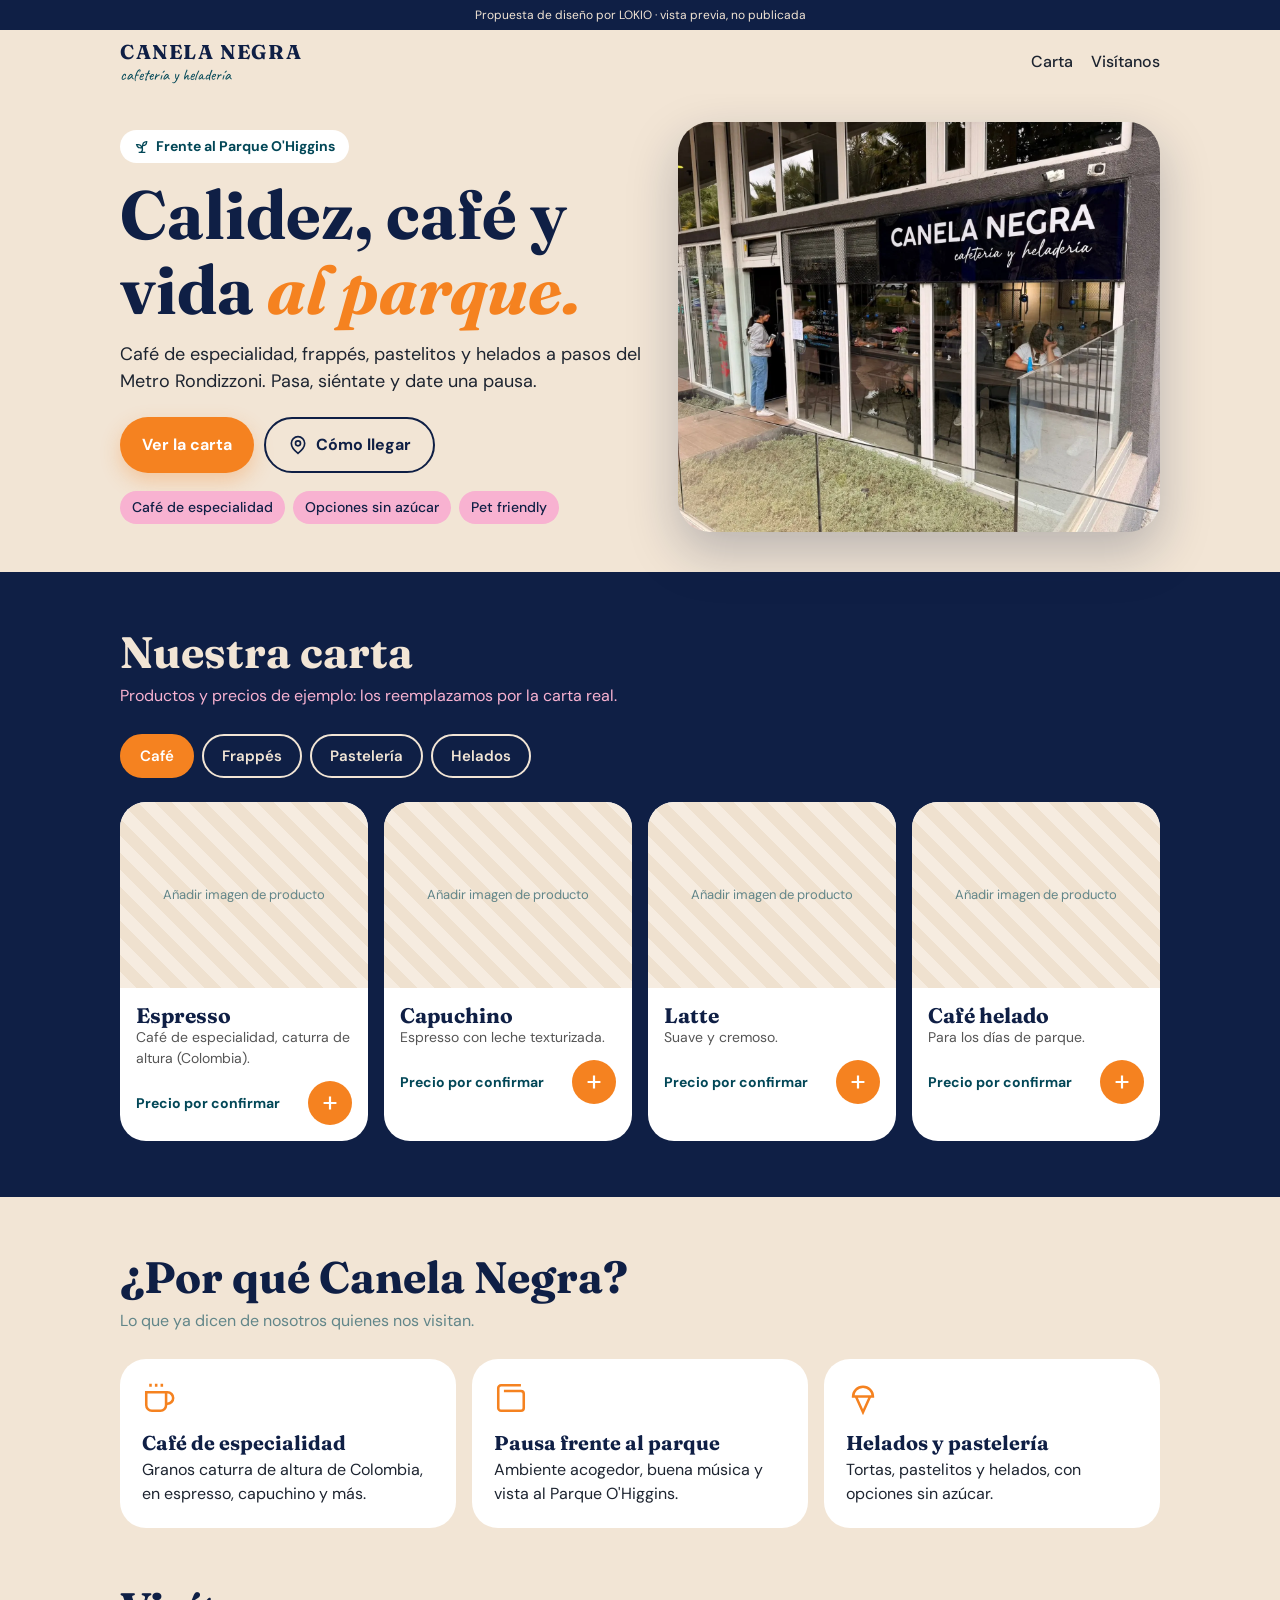
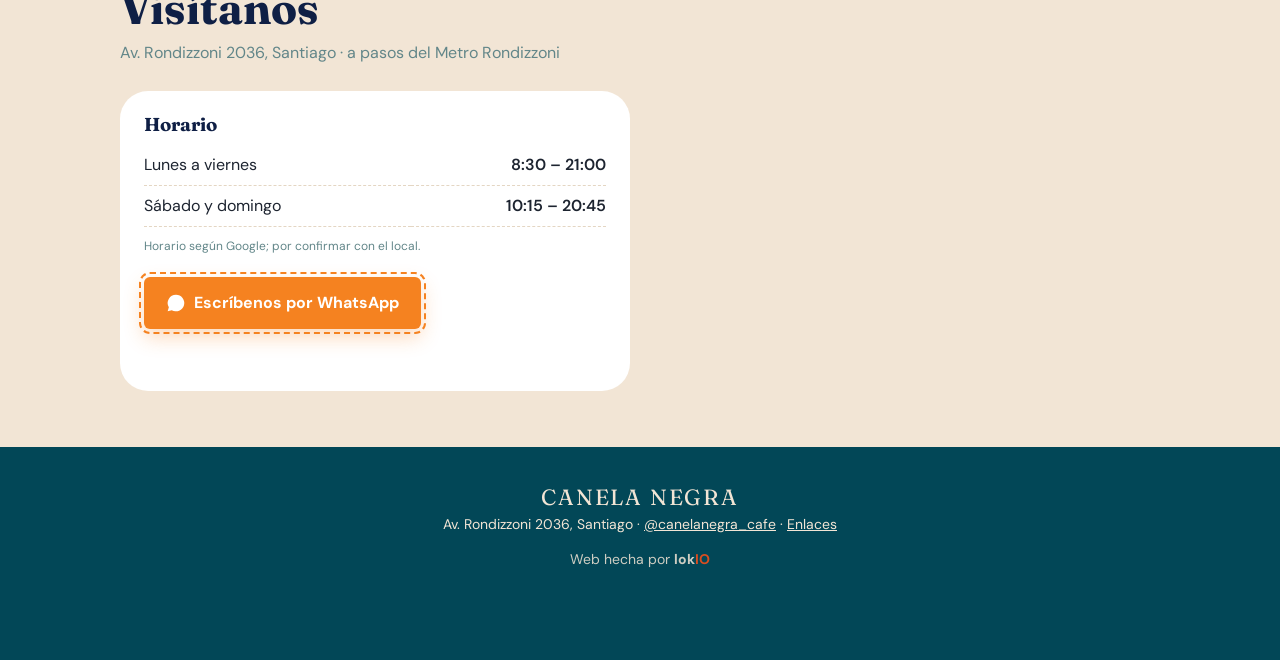
==== index.html @ b77ed598 "Demo propuesta Canela Negra" ====
<!doctype html><html lang="es"><head><meta charset="utf-8"><meta name="viewport" content="width=device-width,initial-scale=1">
<title>Canela Negra · Cafetería y heladería frente al Parque O'Higgins</title>
<meta name="description" content="Café de especialidad, frappés, pastelería y helados frente al Parque O'Higgins. Av. Rondizzoni 2036, Santiago, a pasos del Metro Rondizzoni.">
<meta name="robots" content="noindex,nofollow"><meta name="theme-color" content="#0f1f45">
<meta property="og:title" content="Canela Negra · Cafetería y heladería"><meta property="og:image" content="og.jpg"><meta property="og:type" content="website">
<link rel="icon" href="favicon.svg"><link rel="preconnect" href="https://fonts.googleapis.com">
<link href="https://fonts.googleapis.com/css2?family=Caveat&family=DM+Sans:wght@400;500;700&family=Fraunces:ital,wght@0,600;0,700;1,600&display=swap" rel="stylesheet">
<link rel="stylesheet" href="styles.css"></head><body>
<div class="demo">Propuesta de diseño por LOKIO · vista previa, no publicada</div>
<header><div class="wrap"><a class="logo" href="#" data-edit-text>CANELA NEGRA<small>cafetería y heladería</small></a>
<nav><a href="#carta">Carta</a><a class="hide" href="#visita">Visítanos</a></nav></div></header>
<main>
<section class="hero"><div class="wrap"><div>
<span class="tag"><svg width="16" height="16" viewBox="0 0 24 24" fill="none" stroke="currentColor" stroke-width="2"><path d="M7 20h10M10 20c5.5-2.5.8-6.4 3-10M9.5 9.4c1.1.8 1.8 2.2 2.3 3.7-2 .4-3.5.4-4.8-.3-1.2-.6-2.3-1.9-3-4.2 2.8-.5 4.4 0 5.5.8zM14.1 6a7 7 0 0 0-1.1 4c1.9-.1 3.3-.6 4.3-1.4 1-1 1.6-2.3 1.7-4.6-2.7.1-4 1-4.9 2z"/></svg>Frente al Parque O'Higgins</span>
<h1 data-edit-text>Calidez, café y vida <em>al parque.</em></h1>
<p data-edit-text>Café de especialidad, frappés, pastelitos y helados a pasos del Metro Rondizzoni. Pasa, siéntate y date una pausa.</p>
<div class="ctas"><a class="btn b-or" href="#carta">Ver la carta</a>
<a class="btn b-ln" href="https://maps.app.goo.gl/GKSdHVMbgNdbg4pSA" target="_blank" rel="noopener"><svg viewBox="0 0 24 24" fill="none" stroke="currentColor" stroke-width="2"><path d="M20 10c0 6-8 12-8 12S4 16 4 10a8 8 0 0 1 16 0z"/><circle cx="12" cy="10" r="3"/></svg>Cómo llegar</a></div>
<div class="chips"><span>Café de especialidad</span><span>Opciones sin azúcar</span><span>Pet friendly</span></div></div>
<div class="photo" data-edit-bg style="background-image:url(local.webp)" role="img" aria-label="Fachada de Canela Negra, cafetería y heladería"></div></div></section>

<section class="dark" id="carta"><div class="wrap"><h2>Nuestra carta</h2><p class="sub" style="color:var(--pink)">Productos y precios de ejemplo: los reemplazamos por la carta real.</p>
<div class="tabs" id="tabs"></div><div class="grid" id="grid"></div></div></section>

<section><div class="wrap"><h2>¿Por qué Canela Negra?</h2><p class="sub">Lo que ya dicen de nosotros quienes nos visitan.</p><div class="feat">
<div><svg viewBox="0 0 24 24" fill="none" stroke="currentColor" stroke-width="1.8"><path d="M17 8h1a4 4 0 1 1 0 8h-1M3 8h14v9a4 4 0 0 1-4 4H7a4 4 0 0 1-4-4z"/><path d="M6 2v2M10 2v2M14 2v2"/></svg><h3>Café de especialidad</h3><p>Granos caturra de altura de Colombia, en espresso, capuchino y más.</p></div>
<div><svg viewBox="0 0 24 24" fill="none" stroke="currentColor" stroke-width="1.8"><path d="M17 14h.01M7 7h12a2 2 0 0 1 2 2v10a2 2 0 0 1-2 2H5a2 2 0 0 1-2-2V5a2 2 0 0 1 2-2h14"/></svg><h3>Pausa frente al parque</h3><p>Ambiente acogedor, buena música y vista al Parque O'Higgins.</p></div>
<div><svg viewBox="0 0 24 24" fill="none" stroke="currentColor" stroke-width="1.8"><path d="M7 11l5 11 5-11M5 11a7 7 0 0 1 14 0z"/></svg><h3>Helados y pastelería</h3><p>Tortas, pastelitos y helados, con opciones sin azúcar.</p></div>
</div></div></section>

<section id="visita" style="padding-top:0"><div class="wrap"><h2>Visítanos</h2><p class="sub">Av. Rondizzoni 2036, Santiago · a pasos del Metro Rondizzoni</p><div class="visit">
<div class="box"><h3 style="margin-bottom:10px">Horario</h3><table>
<tr><td>Lunes a viernes</td><td>8:30 – 21:00</td></tr><tr><td>Sábado y domingo</td><td>10:15 – 20:45</td></tr></table>
<p style="font-size:12px;color:var(--sage);margin-top:10px">Horario según Google; por confirmar con el local.</p>
<div class="ctas"><a class="btn b-or pend" href="#" onclick="alert('WhatsApp por confirmar');return false"><svg viewBox="0 0 24 24" fill="currentColor"><path d="M17.5 14.4c-.3-.1-1.8-.9-2-1-.3-.1-.5-.1-.7.1-.2.3-.8 1-.9 1.2-.2.2-.3.2-.6.1-.3-.1-1.3-.5-2.4-1.5-.9-.8-1.5-1.8-1.7-2.1-.2-.3 0-.5.1-.6l.4-.5c.2-.2.2-.3.3-.5.1-.2 0-.4 0-.5l-.9-2.2c-.2-.6-.5-.5-.7-.5h-.6c-.2 0-.5.1-.8.4-.3.3-1 1-1 2.5s1.1 2.9 1.2 3.1c.1.2 2.1 3.2 5.1 4.5 2.5 1 3 .8 3.6.7.6-.1 1.8-.7 2-1.5.2-.7.2-1.4.2-1.5-.1-.1-.3-.2-.6-.3zM12 2a10 10 0 0 0-8.6 15.1L2 22l5-1.3A10 10 0 1 0 12 2z"/></svg>Escríbenos por WhatsApp</a></div></div>
<iframe loading="lazy" title="Mapa Canela Negra" src="https://www.google.com/maps?q=-33.470642,-70.661803&z=16&output=embed"></iframe></div></div></section>
</main>
<footer><div class="wrap"><p style="font-family:Fraunces,serif;font-size:22px;letter-spacing:.08em">CANELA NEGRA</p><p>Av. Rondizzoni 2036, Santiago · <a href="https://www.instagram.com/canelanegra_cafe" target="_blank" rel="noopener">@canelanegra_cafe</a> · <a href="enlaces/">Enlaces</a></p>
<p style="margin-top:14px"><a class="lk" href="https://lokio.cl" target="_blank" rel="noopener">Web hecha por <b>lok</b><i>IO</i></a></p></div></footer>
<a class="btn b-or fab" href="#carta">Ver la carta</a>
<script src="app.js"></script></body></html>
---- styles.css ----
:root{--navy:#0f1f45;--teal:#024757;--cream:#f2e5d5;--orange:#f58220;--pink:#f8b2d1;--sage:#628689;--ink:#1d2430}
*{box-sizing:border-box;margin:0}body{font-family:"DM Sans",system-ui,sans-serif;background:var(--cream);color:var(--ink);line-height:1.5}
h1,h2,h3{font-family:"Fraunces",Georgia,serif;color:var(--navy);line-height:1.1}
a{color:inherit}.wrap{max-width:1080px;margin:auto;padding:0 20px}
.demo{background:var(--navy);color:var(--cream);font-size:12px;text-align:center;padding:6px}
header{position:sticky;top:0;z-index:5;background:rgba(242,229,213,.92);backdrop-filter:blur(8px)}
header .wrap{display:flex;align-items:center;justify-content:space-between;height:64px}
.logo{font-family:"Fraunces",serif;font-weight:700;letter-spacing:.08em;color:var(--navy);text-decoration:none;font-size:20px}
.logo small{display:block;font-family:"Caveat",cursive;letter-spacing:0;font-weight:400;font-size:16px;color:var(--teal);margin-top:-4px}
nav a{text-decoration:none;margin-left:18px;font-weight:500}@media(max-width:700px){nav .hide{display:none}}
.btn{display:inline-flex;align-items:center;gap:8px;padding:14px 22px;border-radius:999px;font-weight:700;text-decoration:none;border:0}
.btn svg{width:20px;height:20px}.b-or{background:var(--orange);color:#fff;box-shadow:0 8px 20px rgba(245,130,32,.3)}.b-ln{border:2px solid var(--navy);color:var(--navy)}
.hero{padding:28px 0 40px}.hero .wrap{display:grid;gap:28px;grid-template-columns:1.1fr 1fr;align-items:center}
@media(max-width:800px){.hero .wrap{grid-template-columns:1fr}}
.tag{display:inline-flex;gap:6px;align-items:center;background:#fff;border-radius:999px;padding:6px 14px;font-size:14px;color:var(--teal);font-weight:700}
.hero h1{font-size:clamp(40px,9vw,68px);margin:14px 0}.hero h1 em{color:var(--orange);font-style:italic}
.hero p{font-size:18px;max-width:30em}.ctas{display:flex;flex-wrap:wrap;gap:10px;margin-top:22px}
.photo{border-radius:32px;overflow:hidden;box-shadow:0 20px 50px rgba(15,31,69,.25);aspect-ratio:4/3.4;background:var(--navy) center/cover}
.chips{display:flex;gap:8px;flex-wrap:wrap;margin-top:18px}.chips span{background:var(--pink);color:var(--navy);padding:6px 12px;border-radius:999px;font-size:14px;font-weight:500}
section{padding:56px 0}h2{font-size:clamp(32px,6vw,44px);margin-bottom:8px}.sub{color:var(--sage);margin-bottom:26px}
.dark{background:var(--navy);color:var(--cream)}.dark h2,.dark h3{color:var(--cream)}
.tabs{display:flex;gap:8px;overflow:auto;padding-bottom:6px;margin-bottom:18px}
.tabs button{border:2px solid var(--cream);background:transparent;color:var(--cream);padding:10px 18px;border-radius:999px;font:600 15px "DM Sans";white-space:nowrap}
.tabs button.on{background:var(--orange);border-color:var(--orange);color:#fff}
.grid{display:grid;grid-template-columns:repeat(auto-fill,minmax(230px,1fr));gap:16px}
.card{background:#fff;color:var(--ink);border-radius:26px;overflow:hidden}.card .img{aspect-ratio:4/3;background:repeating-linear-gradient(45deg,#f6ece0,#f6ece0 12px,#efe1cf 12px,#efe1cf 24px);display:grid;place-items:center;color:var(--sage);font-size:13px}
.card .in{padding:16px}.card h3{color:var(--navy);font-size:21px}.card p{font-size:14px;color:#555}
.row{display:flex;justify-content:space-between;align-items:center;margin-top:12px}.price{font-weight:700;color:var(--teal);font-size:14px}
.add{width:44px;height:44px;border-radius:50%;background:var(--orange);border:0;color:#fff;display:grid;place-items:center}.add svg{width:22px}
.feat{display:grid;grid-template-columns:repeat(auto-fit,minmax(210px,1fr));gap:16px}.feat div{background:#fff;border-radius:26px;padding:22px}
.feat svg{width:34px;height:34px;color:var(--orange)}.feat h3{font-size:20px;margin:10px 0 4px}
.visit{display:grid;grid-template-columns:1fr 1fr;gap:20px}@media(max-width:800px){.visit{grid-template-columns:1fr}}
.box{background:#fff;border-radius:28px;padding:24px}table{width:100%;border-collapse:collapse}td{padding:8px 0;border-bottom:1px dashed #e4d6c3}td:last-child{text-align:right;font-weight:600}
iframe{width:100%;height:100%;min-height:300px;border:0;border-radius:28px}
footer{background:var(--teal);color:var(--cream);padding:34px 0 90px;text-align:center;font-size:14px}footer .lk{opacity:.85;text-decoration:none}footer .lk b{color:var(--cream)}footer .lk i{color:#ff4f17;font-style:normal;font-weight:700}
.fab{position:fixed;left:16px;right:16px;bottom:14px;z-index:9;justify-content:center;display:none}@media(max-width:700px){.fab{display:flex}}
.pend{outline:2px dashed var(--orange);outline-offset:3px;border-radius:6px}
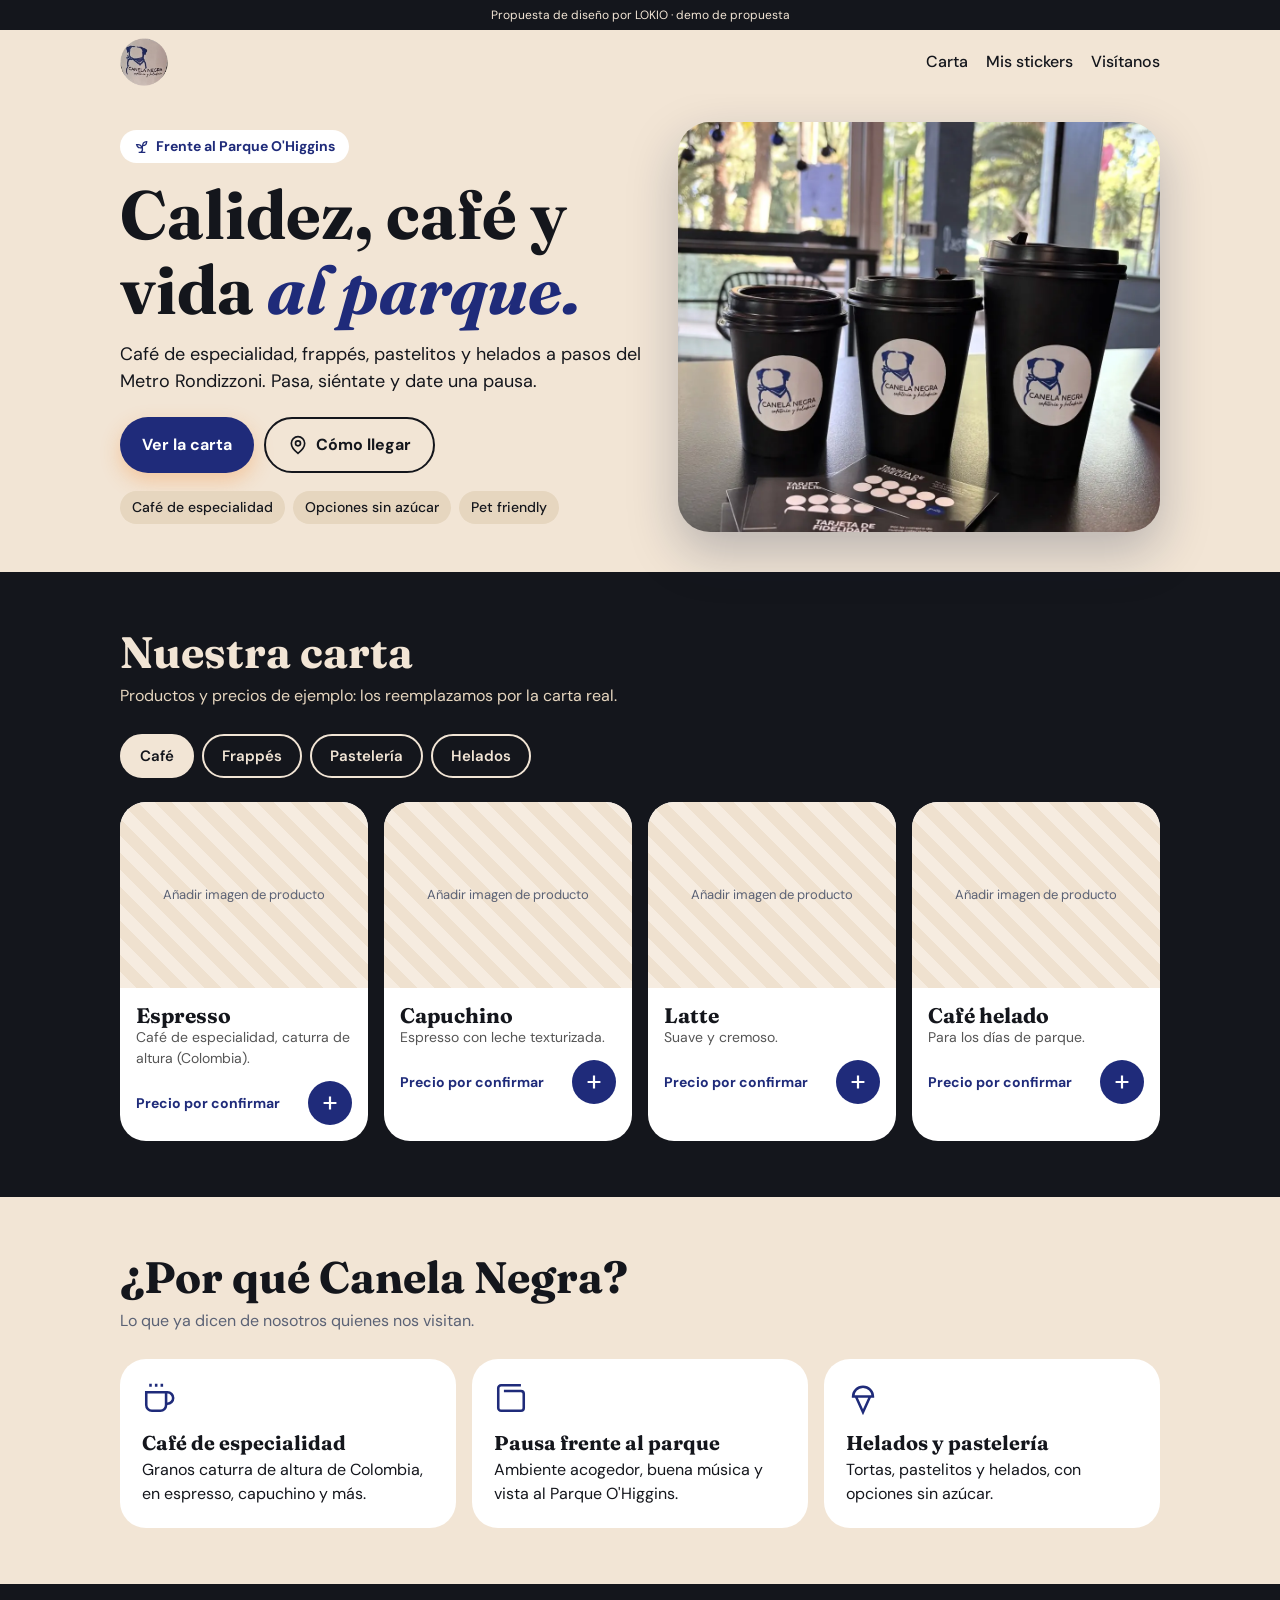
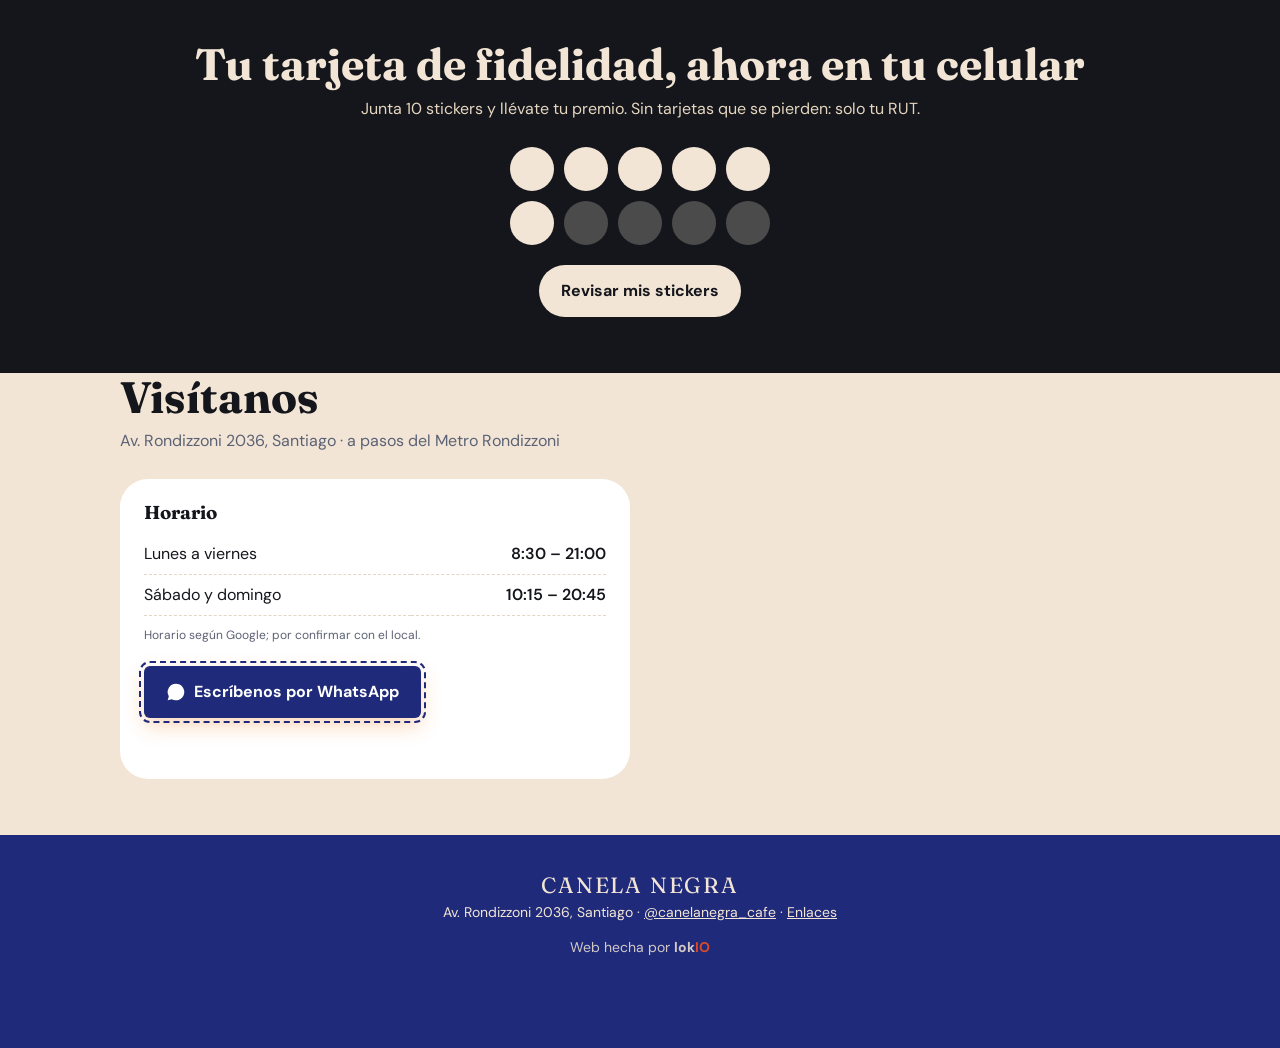
==== commit 5cf6a00b: "Demo + fidelización digital" ====
--- a/index.html
+++ b/index.html
@@ -6,9 +6,9 @@
 <link rel="icon" href="favicon.svg"><link rel="preconnect" href="https://fonts.googleapis.com">
 <link href="https://fonts.googleapis.com/css2?family=Caveat&family=DM+Sans:wght@400;500;700&family=Fraunces:ital,wght@0,600;0,700;1,600&display=swap" rel="stylesheet">
 <link rel="stylesheet" href="styles.css"></head><body>
-<div class="demo">Propuesta de diseño por LOKIO · vista previa, no publicada</div>
-<header><div class="wrap"><a class="logo" href="#" data-edit-text>CANELA NEGRA<small>cafetería y heladería</small></a>
-<nav><a href="#carta">Carta</a><a class="hide" href="#visita">Visítanos</a></nav></div></header>
+<div class="demo">Propuesta de diseño por LOKIO · demo de propuesta</div>
+<header><div class="wrap"><a class="logo" href="#"><img src="logo.png" alt="Canela Negra cafetería y heladería" width="48" height="48" style="vertical-align:middle"></a>
+<nav><a href="#carta">Carta</a><a href="stickers/">Mis stickers</a><a class="hide" href="#visita">Visítanos</a></nav></div></header>
 <main>
 <section class="hero"><div class="wrap"><div>
 <span class="tag"><svg width="16" height="16" viewBox="0 0 24 24" fill="none" stroke="currentColor" stroke-width="2"><path d="M7 20h10M10 20c5.5-2.5.8-6.4 3-10M9.5 9.4c1.1.8 1.8 2.2 2.3 3.7-2 .4-3.5.4-4.8-.3-1.2-.6-2.3-1.9-3-4.2 2.8-.5 4.4 0 5.5.8zM14.1 6a7 7 0 0 0-1.1 4c1.9-.1 3.3-.6 4.3-1.4 1-1 1.6-2.3 1.7-4.6-2.7.1-4 1-4.9 2z"/></svg>Frente al Parque O'Higgins</span>
@@ -17,7 +17,7 @@
 <div class="ctas"><a class="btn b-or" href="#carta">Ver la carta</a>
 <a class="btn b-ln" href="https://maps.app.goo.gl/GKSdHVMbgNdbg4pSA" target="_blank" rel="noopener"><svg viewBox="0 0 24 24" fill="none" stroke="currentColor" stroke-width="2"><path d="M20 10c0 6-8 12-8 12S4 16 4 10a8 8 0 0 1 16 0z"/><circle cx="12" cy="10" r="3"/></svg>Cómo llegar</a></div>
 <div class="chips"><span>Café de especialidad</span><span>Opciones sin azúcar</span><span>Pet friendly</span></div></div>
-<div class="photo" data-edit-bg style="background-image:url(local.webp)" role="img" aria-label="Fachada de Canela Negra, cafetería y heladería"></div></div></section>
+<div class="photo" data-edit-bg style="background-image:url(vasos.webp)" role="img" aria-label="Vasos de Canela Negra y tarjetas de fidelidad"></div></div></section>
 
 <section class="dark" id="carta"><div class="wrap"><h2>Nuestra carta</h2><p class="sub" style="color:var(--pink)">Productos y precios de ejemplo: los reemplazamos por la carta real.</p>
 <div class="tabs" id="tabs"></div><div class="grid" id="grid"></div></div></section>
@@ -28,6 +28,8 @@
 <div><svg viewBox="0 0 24 24" fill="none" stroke="currentColor" stroke-width="1.8"><path d="M7 11l5 11 5-11M5 11a7 7 0 0 1 14 0z"/></svg><h3>Helados y pastelería</h3><p>Tortas, pastelitos y helados, con opciones sin azúcar.</p></div>
 </div></div></section>
 
+<section class="dark"><div class="wrap" style="text-align:center"><h2>Tu tarjeta de fidelidad, ahora en tu celular</h2><p class="sub" style="color:var(--pink)">Junta 10 stickers y llévate tu premio. Sin tarjetas que se pierden: solo tu RUT.</p>
+<div style="display:grid;grid-template-columns:repeat(5,44px);gap:10px;justify-content:center;margin:20px 0"><span style="width:44px;height:44px;border-radius:50%;background:#f2e5d5"></span><span style="width:44px;height:44px;border-radius:50%;background:#f2e5d5"></span><span style="width:44px;height:44px;border-radius:50%;background:#f2e5d5"></span><span style="width:44px;height:44px;border-radius:50%;background:#f2e5d5"></span><span style="width:44px;height:44px;border-radius:50%;background:#f2e5d5"></span><span style="width:44px;height:44px;border-radius:50%;background:#f2e5d5"></span><span style="width:44px;height:44px;border-radius:50%;background:rgba(242,229,213,.25)"></span><span style="width:44px;height:44px;border-radius:50%;background:rgba(242,229,213,.25)"></span><span style="width:44px;height:44px;border-radius:50%;background:rgba(242,229,213,.25)"></span><span style="width:44px;height:44px;border-radius:50%;background:rgba(242,229,213,.25)"></span></div><a class="btn" style="background:var(--cream);color:var(--navy)" href="stickers/">Revisar mis stickers</a></div></section>
 <section id="visita" style="padding-top:0"><div class="wrap"><h2>Visítanos</h2><p class="sub">Av. Rondizzoni 2036, Santiago · a pasos del Metro Rondizzoni</p><div class="visit">
 <div class="box"><h3 style="margin-bottom:10px">Horario</h3><table>
 <tr><td>Lunes a viernes</td><td>8:30 – 21:00</td></tr><tr><td>Sábado y domingo</td><td>10:15 – 20:45</td></tr></table>
--- a/styles.css
+++ b/styles.css
@@ -1,4 +1,4 @@
-:root{--navy:#0f1f45;--teal:#024757;--cream:#f2e5d5;--orange:#f58220;--pink:#f8b2d1;--sage:#628689;--ink:#1d2430}
+:root{--navy:#14161c;--teal:#1f2b7a;--cream:#f2e5d5;--orange:#1f2b7a;--pink:#e6d6bf;--sage:#5b6275;--ink:#14161c}
 *{box-sizing:border-box;margin:0}body{font-family:"DM Sans",system-ui,sans-serif;background:var(--cream);color:var(--ink);line-height:1.5}
 h1,h2,h3{font-family:"Fraunces",Georgia,serif;color:var(--navy);line-height:1.1}
 a{color:inherit}.wrap{max-width:1080px;margin:auto;padding:0 20px}
@@ -19,6 +19,7 @@
 .chips{display:flex;gap:8px;flex-wrap:wrap;margin-top:18px}.chips span{background:var(--pink);color:var(--navy);padding:6px 12px;border-radius:999px;font-size:14px;font-weight:500}
 section{padding:56px 0}h2{font-size:clamp(32px,6vw,44px);margin-bottom:8px}.sub{color:var(--sage);margin-bottom:26px}
 .dark{background:var(--navy);color:var(--cream)}.dark h2,.dark h3{color:var(--cream)}
+.dark .tabs button.on{background:var(--cream);border-color:var(--cream);color:var(--navy)}
 .tabs{display:flex;gap:8px;overflow:auto;padding-bottom:6px;margin-bottom:18px}
 .tabs button{border:2px solid var(--cream);background:transparent;color:var(--cream);padding:10px 18px;border-radius:999px;font:600 15px "DM Sans";white-space:nowrap}
 .tabs button.on{background:var(--orange);border-color:var(--orange);color:#fff}
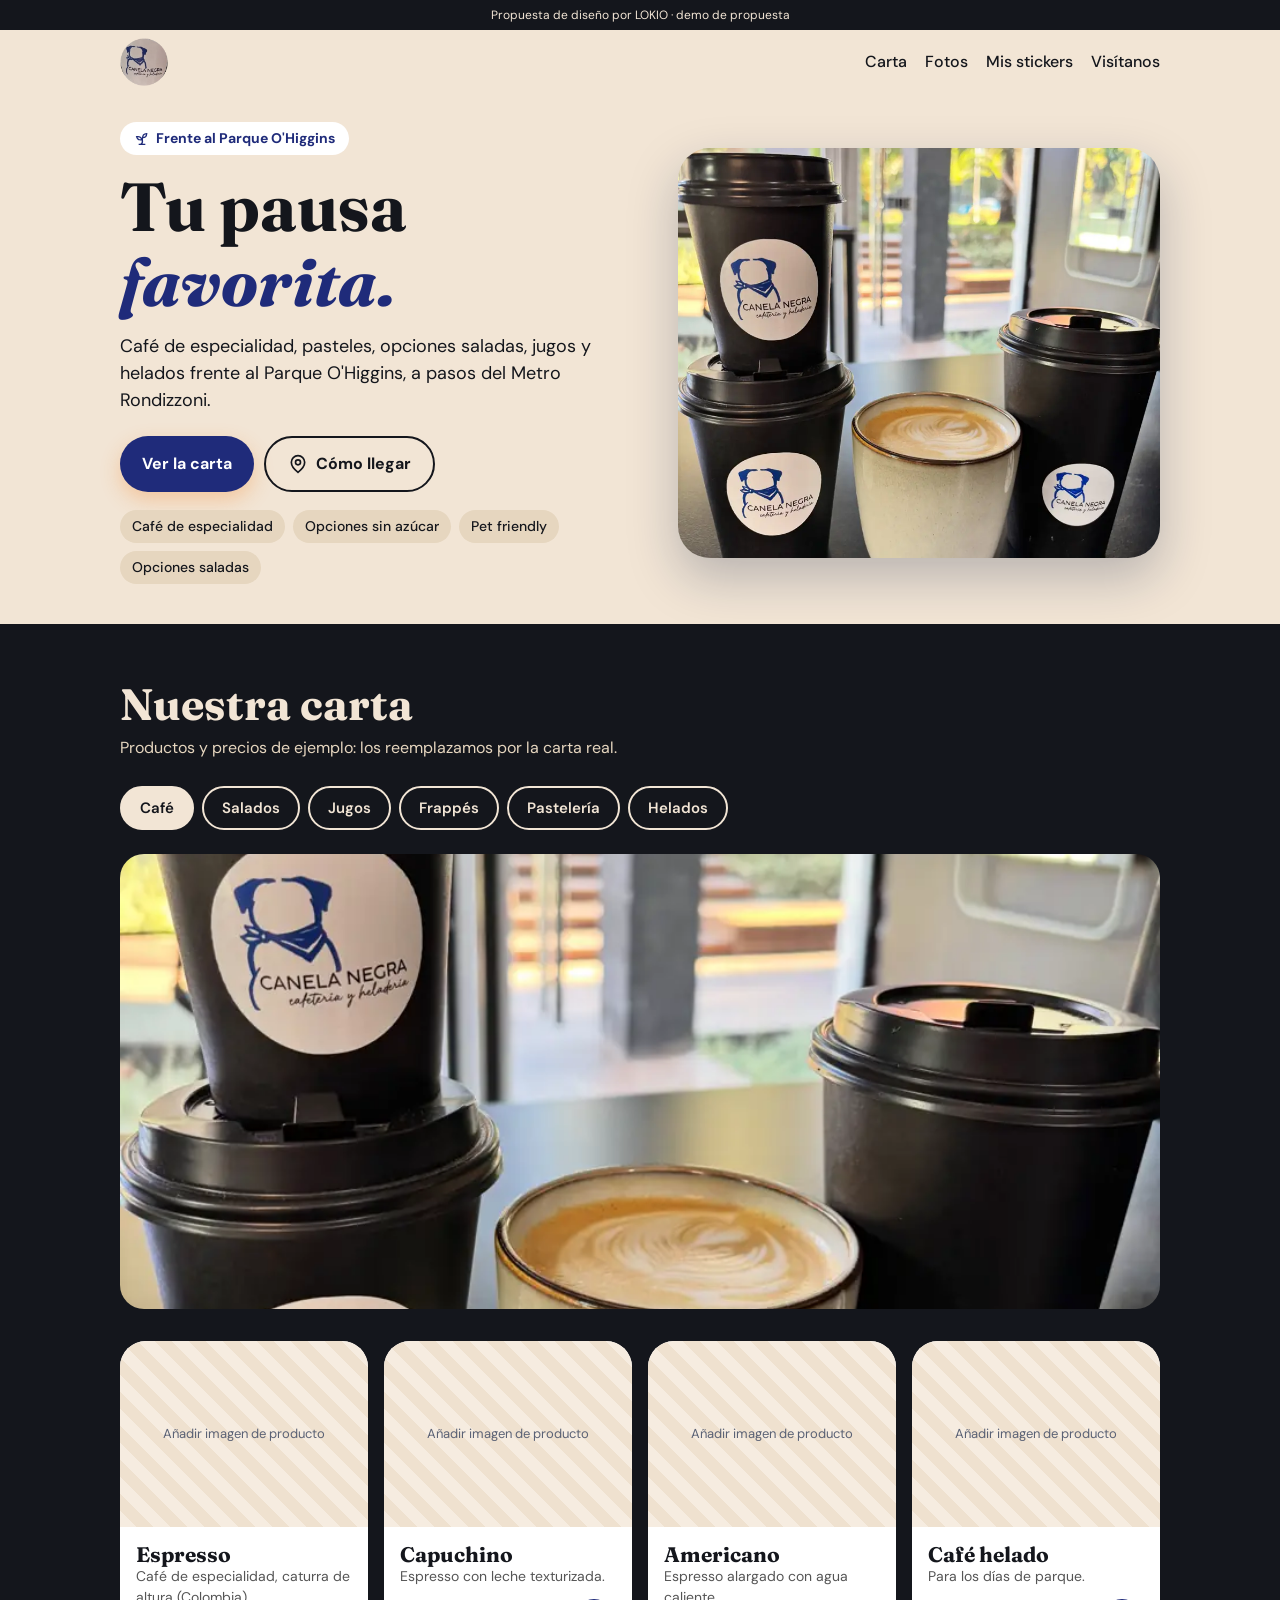
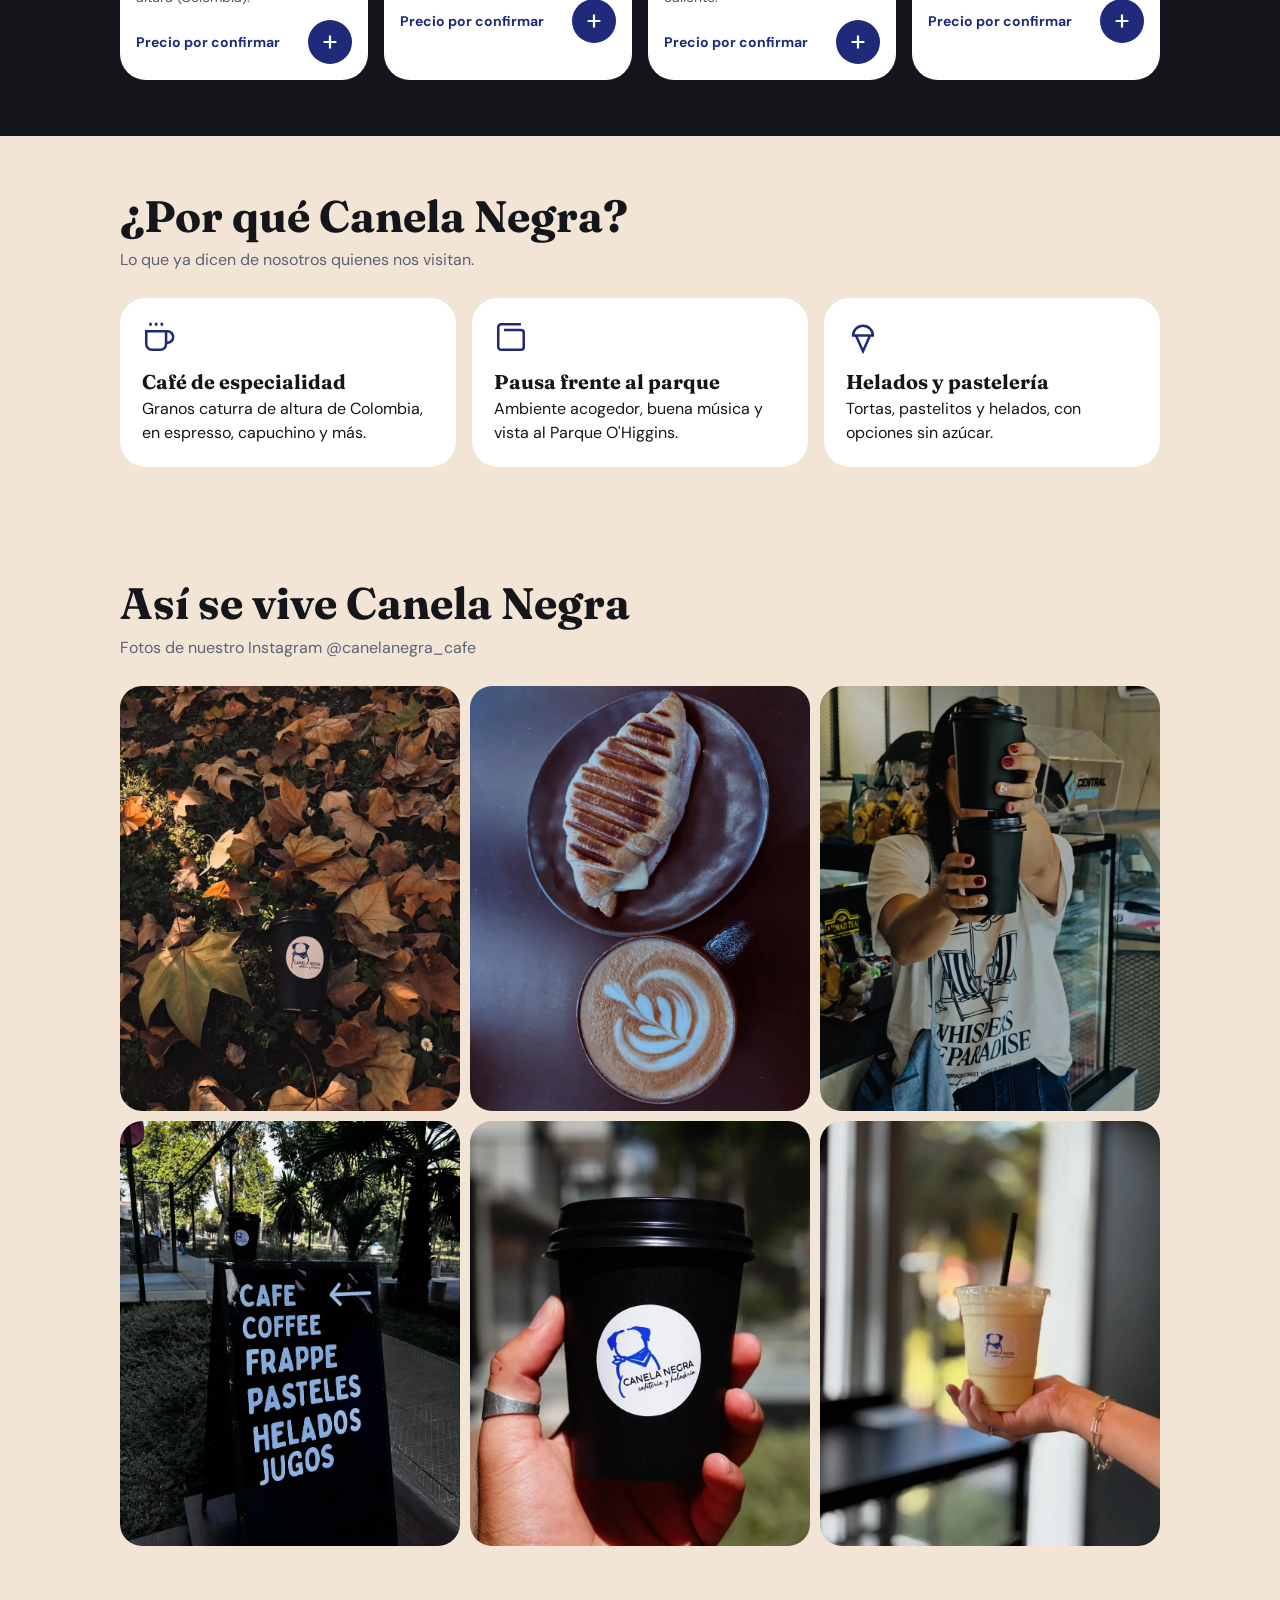
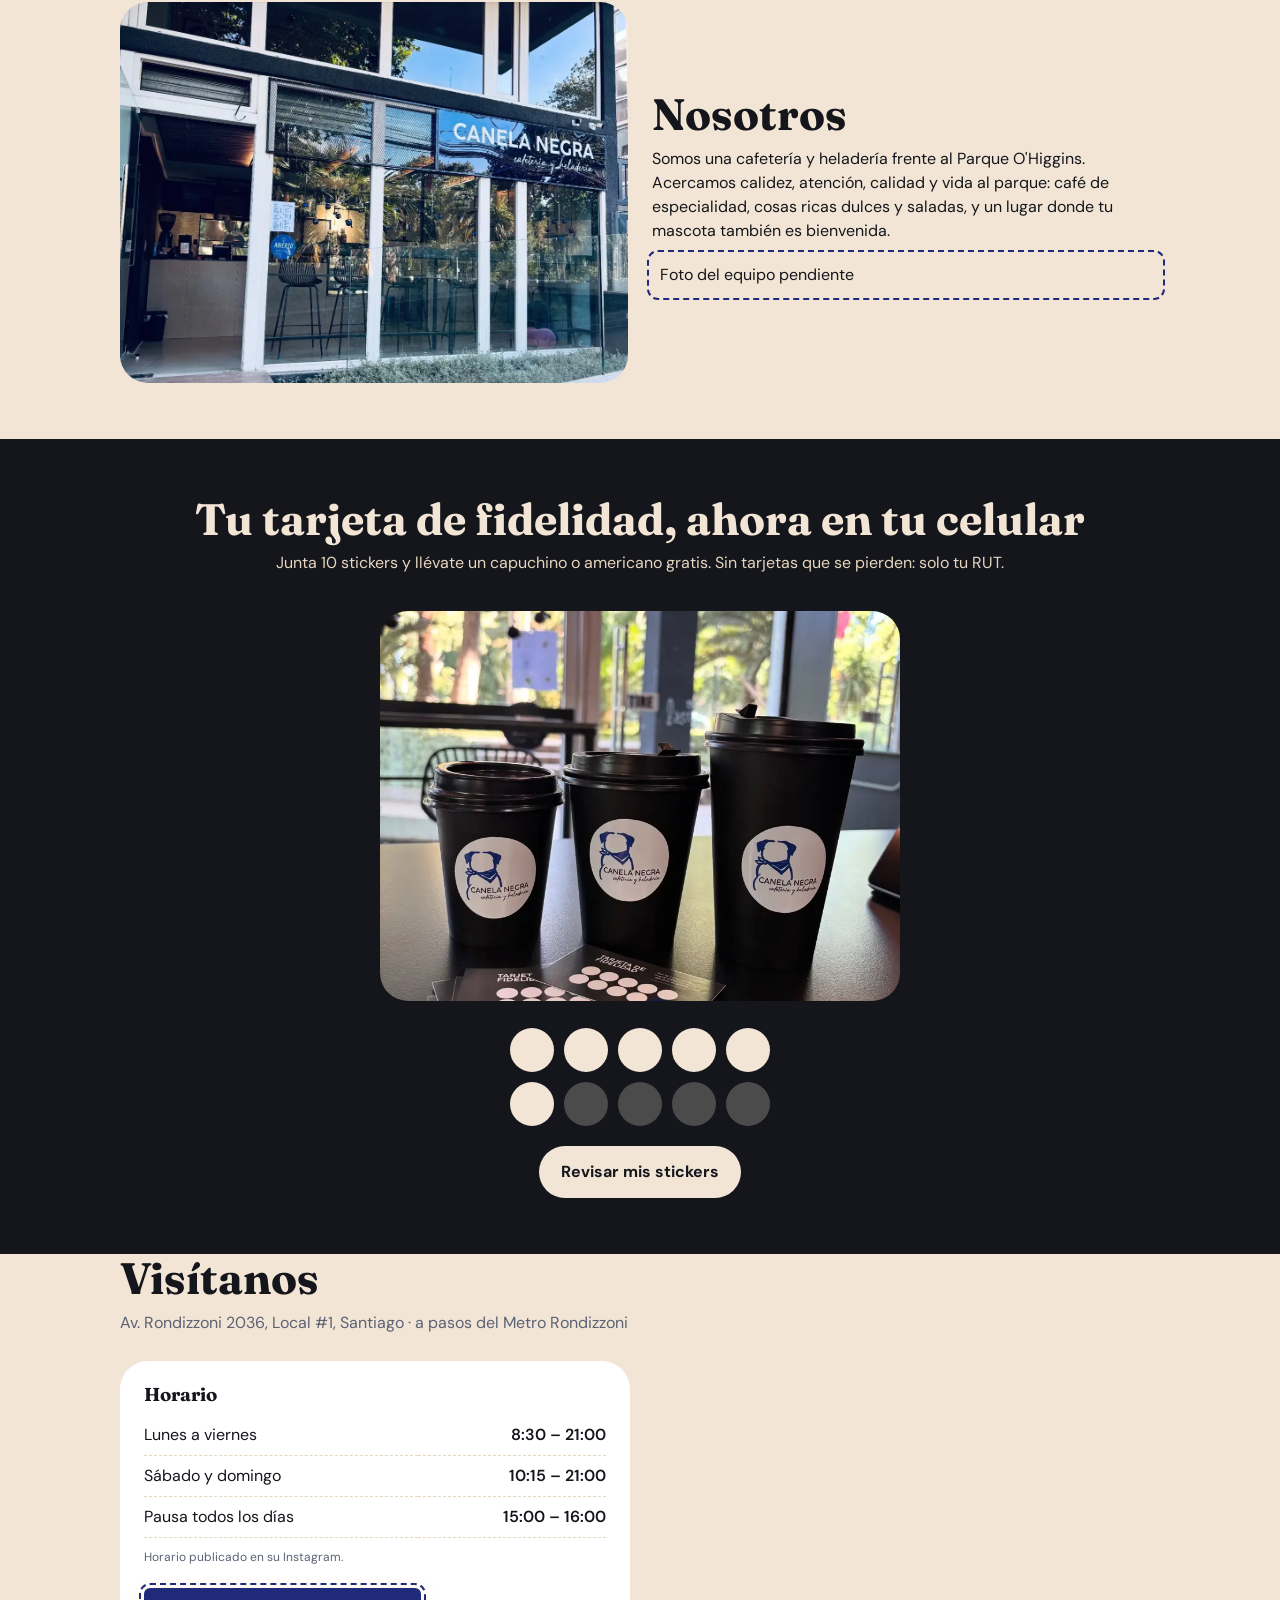
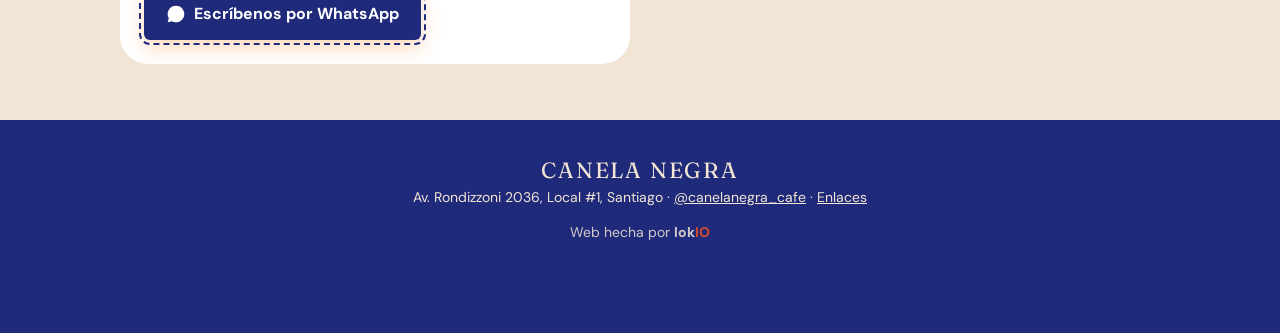
==== commit a4e17146: "Fotos IG, salados, jugos, galería, datos bio" ====
--- a/index.html
+++ b/index.html
@@ -8,16 +8,16 @@
 <link rel="stylesheet" href="styles.css"></head><body>
 <div class="demo">Propuesta de diseño por LOKIO · demo de propuesta</div>
 <header><div class="wrap"><a class="logo" href="#"><img src="logo.png" alt="Canela Negra cafetería y heladería" width="48" height="48" style="vertical-align:middle"></a>
-<nav><a href="#carta">Carta</a><a href="stickers/">Mis stickers</a><a class="hide" href="#visita">Visítanos</a></nav></div></header>
+<nav><a href="#carta">Carta</a><a class="hide" href="#galeria">Fotos</a><a href="stickers/">Mis stickers</a><a class="hide" href="#visita">Visítanos</a></nav></div></header>
 <main>
 <section class="hero"><div class="wrap"><div>
 <span class="tag"><svg width="16" height="16" viewBox="0 0 24 24" fill="none" stroke="currentColor" stroke-width="2"><path d="M7 20h10M10 20c5.5-2.5.8-6.4 3-10M9.5 9.4c1.1.8 1.8 2.2 2.3 3.7-2 .4-3.5.4-4.8-.3-1.2-.6-2.3-1.9-3-4.2 2.8-.5 4.4 0 5.5.8zM14.1 6a7 7 0 0 0-1.1 4c1.9-.1 3.3-.6 4.3-1.4 1-1 1.6-2.3 1.7-4.6-2.7.1-4 1-4.9 2z"/></svg>Frente al Parque O'Higgins</span>
-<h1 data-edit-text>Calidez, café y vida <em>al parque.</em></h1>
-<p data-edit-text>Café de especialidad, frappés, pastelitos y helados a pasos del Metro Rondizzoni. Pasa, siéntate y date una pausa.</p>
+<h1 data-edit-text>Tu pausa <em>favorita.</em></h1>
+<p data-edit-text>Café de especialidad, pasteles, opciones saladas, jugos y helados frente al Parque O'Higgins, a pasos del Metro Rondizzoni.</p>
 <div class="ctas"><a class="btn b-or" href="#carta">Ver la carta</a>
 <a class="btn b-ln" href="https://maps.app.goo.gl/GKSdHVMbgNdbg4pSA" target="_blank" rel="noopener"><svg viewBox="0 0 24 24" fill="none" stroke="currentColor" stroke-width="2"><path d="M20 10c0 6-8 12-8 12S4 16 4 10a8 8 0 0 1 16 0z"/><circle cx="12" cy="10" r="3"/></svg>Cómo llegar</a></div>
-<div class="chips"><span>Café de especialidad</span><span>Opciones sin azúcar</span><span>Pet friendly</span></div></div>
-<div class="photo" data-edit-bg style="background-image:url(vasos.webp)" role="img" aria-label="Vasos de Canela Negra y tarjetas de fidelidad"></div></div></section>
+<div class="chips"><span>Café de especialidad</span><span>Opciones sin azúcar</span><span>Pet friendly</span><span>Opciones saladas</span></div></div>
+<div class="photo" data-edit-bg style="background-image:url(imagenes/ig/ig-10.webp)" role="img" aria-label="Cafés de Canela Negra en el local"></div></div></section>
 
 <section class="dark" id="carta"><div class="wrap"><h2>Nuestra carta</h2><p class="sub" style="color:var(--pink)">Productos y precios de ejemplo: los reemplazamos por la carta real.</p>
 <div class="tabs" id="tabs"></div><div class="grid" id="grid"></div></div></section>
@@ -28,16 +28,18 @@
 <div><svg viewBox="0 0 24 24" fill="none" stroke="currentColor" stroke-width="1.8"><path d="M7 11l5 11 5-11M5 11a7 7 0 0 1 14 0z"/></svg><h3>Helados y pastelería</h3><p>Tortas, pastelitos y helados, con opciones sin azúcar.</p></div>
 </div></div></section>
 
-<section class="dark"><div class="wrap" style="text-align:center"><h2>Tu tarjeta de fidelidad, ahora en tu celular</h2><p class="sub" style="color:var(--pink)">Junta 10 stickers y llévate tu premio. Sin tarjetas que se pierden: solo tu RUT.</p>
-<div style="display:grid;grid-template-columns:repeat(5,44px);gap:10px;justify-content:center;margin:20px 0"><span style="width:44px;height:44px;border-radius:50%;background:#f2e5d5"></span><span style="width:44px;height:44px;border-radius:50%;background:#f2e5d5"></span><span style="width:44px;height:44px;border-radius:50%;background:#f2e5d5"></span><span style="width:44px;height:44px;border-radius:50%;background:#f2e5d5"></span><span style="width:44px;height:44px;border-radius:50%;background:#f2e5d5"></span><span style="width:44px;height:44px;border-radius:50%;background:#f2e5d5"></span><span style="width:44px;height:44px;border-radius:50%;background:rgba(242,229,213,.25)"></span><span style="width:44px;height:44px;border-radius:50%;background:rgba(242,229,213,.25)"></span><span style="width:44px;height:44px;border-radius:50%;background:rgba(242,229,213,.25)"></span><span style="width:44px;height:44px;border-radius:50%;background:rgba(242,229,213,.25)"></span></div><a class="btn" style="background:var(--cream);color:var(--navy)" href="stickers/">Revisar mis stickers</a></div></section>
-<section id="visita" style="padding-top:0"><div class="wrap"><h2>Visítanos</h2><p class="sub">Av. Rondizzoni 2036, Santiago · a pasos del Metro Rondizzoni</p><div class="visit">
+<section id="galeria"><div class="wrap"><h2>Así se vive Canela Negra</h2><p class="sub">Fotos de nuestro Instagram @canelanegra_cafe</p><div class="gal"><img src="imagenes/ig/ig-01.webp" alt="Café Canela Negra entre hojas de otoño" loading="lazy" data-edit-img><img src="imagenes/ig/ig-06.webp" alt="Latte y sándwich tostado" loading="lazy" data-edit-img><img src="imagenes/ig/ig-03.webp" alt="Dos cafés para llevar en el local" loading="lazy" data-edit-img><img src="imagenes/ig/ig-04.webp" alt="Letrero: café, frappé, pasteles, helados y jugos" loading="lazy" data-edit-img><img src="imagenes/ig/ig-07.webp" alt="Café para llevar Canela Negra" loading="lazy" data-edit-img><img src="imagenes/ig/ig-05.webp" alt="Jugo natural" loading="lazy" data-edit-img></div></div></section>
+<section style="padding-top:0"><div class="wrap nos"><img src="imagenes/ig/ig-09.webp" alt="Fachada de Canela Negra, Local #1" loading="lazy" data-edit-img><div><h2>Nosotros</h2><p data-edit-text>Somos una cafetería y heladería frente al Parque O'Higgins. Acercamos calidez, atención, calidad y vida al parque: café de especialidad, cosas ricas dulces y saladas, y un lugar donde tu mascota también es bienvenida.</p><p class="pend" data-edit-text style="margin-top:12px;padding:8px">Foto del equipo pendiente</p></div></div></section>
+<section class="dark"><div class="wrap" style="text-align:center"><h2>Tu tarjeta de fidelidad, ahora en tu celular</h2><p class="sub" style="color:var(--pink)">Junta 10 stickers y llévate un capuchino o americano gratis. Sin tarjetas que se pierden: solo tu RUT.</p>
+<img src="imagenes/ig/ig-08.webp" alt="Vasos Canela Negra y tarjetas de fidelidad" loading="lazy" style="width:100%;max-width:520px;aspect-ratio:4/3;object-fit:cover;border-radius:28px;margin-top:10px"><div style="display:grid;grid-template-columns:repeat(5,44px);gap:10px;justify-content:center;margin:20px 0"><span style="width:44px;height:44px;border-radius:50%;background:#f2e5d5"></span><span style="width:44px;height:44px;border-radius:50%;background:#f2e5d5"></span><span style="width:44px;height:44px;border-radius:50%;background:#f2e5d5"></span><span style="width:44px;height:44px;border-radius:50%;background:#f2e5d5"></span><span style="width:44px;height:44px;border-radius:50%;background:#f2e5d5"></span><span style="width:44px;height:44px;border-radius:50%;background:#f2e5d5"></span><span style="width:44px;height:44px;border-radius:50%;background:rgba(242,229,213,.25)"></span><span style="width:44px;height:44px;border-radius:50%;background:rgba(242,229,213,.25)"></span><span style="width:44px;height:44px;border-radius:50%;background:rgba(242,229,213,.25)"></span><span style="width:44px;height:44px;border-radius:50%;background:rgba(242,229,213,.25)"></span></div><a class="btn" style="background:var(--cream);color:var(--navy)" href="stickers/">Revisar mis stickers</a></div></section>
+<section id="visita" style="padding-top:0"><div class="wrap"><h2>Visítanos</h2><p class="sub">Av. Rondizzoni 2036, Local #1, Santiago · a pasos del Metro Rondizzoni</p><div class="visit">
 <div class="box"><h3 style="margin-bottom:10px">Horario</h3><table>
-<tr><td>Lunes a viernes</td><td>8:30 – 21:00</td></tr><tr><td>Sábado y domingo</td><td>10:15 – 20:45</td></tr></table>
-<p style="font-size:12px;color:var(--sage);margin-top:10px">Horario según Google; por confirmar con el local.</p>
+<tr><td>Lunes a viernes</td><td>8:30 – 21:00</td></tr><tr><td>Sábado y domingo</td><td>10:15 – 21:00</td></tr><tr><td>Pausa todos los días</td><td>15:00 – 16:00</td></tr></table>
+<p style="font-size:12px;color:var(--sage);margin-top:10px">Horario publicado en su Instagram.</p>
 <div class="ctas"><a class="btn b-or pend" href="#" onclick="alert('WhatsApp por confirmar');return false"><svg viewBox="0 0 24 24" fill="currentColor"><path d="M17.5 14.4c-.3-.1-1.8-.9-2-1-.3-.1-.5-.1-.7.1-.2.3-.8 1-.9 1.2-.2.2-.3.2-.6.1-.3-.1-1.3-.5-2.4-1.5-.9-.8-1.5-1.8-1.7-2.1-.2-.3 0-.5.1-.6l.4-.5c.2-.2.2-.3.3-.5.1-.2 0-.4 0-.5l-.9-2.2c-.2-.6-.5-.5-.7-.5h-.6c-.2 0-.5.1-.8.4-.3.3-1 1-1 2.5s1.1 2.9 1.2 3.1c.1.2 2.1 3.2 5.1 4.5 2.5 1 3 .8 3.6.7.6-.1 1.8-.7 2-1.5.2-.7.2-1.4.2-1.5-.1-.1-.3-.2-.6-.3zM12 2a10 10 0 0 0-8.6 15.1L2 22l5-1.3A10 10 0 1 0 12 2z"/></svg>Escríbenos por WhatsApp</a></div></div>
 <iframe loading="lazy" title="Mapa Canela Negra" src="https://www.google.com/maps?q=-33.470642,-70.661803&z=16&output=embed"></iframe></div></div></section>
 </main>
-<footer><div class="wrap"><p style="font-family:Fraunces,serif;font-size:22px;letter-spacing:.08em">CANELA NEGRA</p><p>Av. Rondizzoni 2036, Santiago · <a href="https://www.instagram.com/canelanegra_cafe" target="_blank" rel="noopener">@canelanegra_cafe</a> · <a href="enlaces/">Enlaces</a></p>
+<footer><div class="wrap"><p style="font-family:Fraunces,serif;font-size:22px;letter-spacing:.08em">CANELA NEGRA</p><p>Av. Rondizzoni 2036, Local #1, Santiago · <a href="https://www.instagram.com/canelanegra_cafe" target="_blank" rel="noopener">@canelanegra_cafe</a> · <a href="enlaces/">Enlaces</a></p>
 <p style="margin-top:14px"><a class="lk" href="https://lokio.cl" target="_blank" rel="noopener">Web hecha por <b>lok</b><i>IO</i></a></p></div></footer>
 <a class="btn b-or fab" href="#carta">Ver la carta</a>
 <script src="app.js"></script></body></html>
--- a/styles.css
+++ b/styles.css
@@ -36,3 +36,6 @@
 footer{background:var(--teal);color:var(--cream);padding:34px 0 90px;text-align:center;font-size:14px}footer .lk{opacity:.85;text-decoration:none}footer .lk b{color:var(--cream)}footer .lk i{color:#ff4f17;font-style:normal;font-weight:700}
 .fab{position:fixed;left:16px;right:16px;bottom:14px;z-index:9;justify-content:center;display:none}@media(max-width:700px){.fab{display:flex}}
 .pend{outline:2px dashed var(--orange);outline-offset:3px;border-radius:6px}
+.gal{display:grid;grid-template-columns:repeat(3,1fr);gap:10px}.gal img{width:100%;aspect-ratio:4/5;object-fit:cover;border-radius:22px}@media(max-width:700px){.gal{grid-template-columns:1fr 1fr}}
+.nos{display:grid;grid-template-columns:1fr 1fr;gap:24px;align-items:center}.nos img{width:100%;border-radius:28px;aspect-ratio:4/3;object-fit:cover}@media(max-width:800px){.nos{grid-template-columns:1fr}}
+.catimg{width:100%;aspect-ratio:16/7;object-fit:cover;border-radius:24px;margin-bottom:16px;display:block}
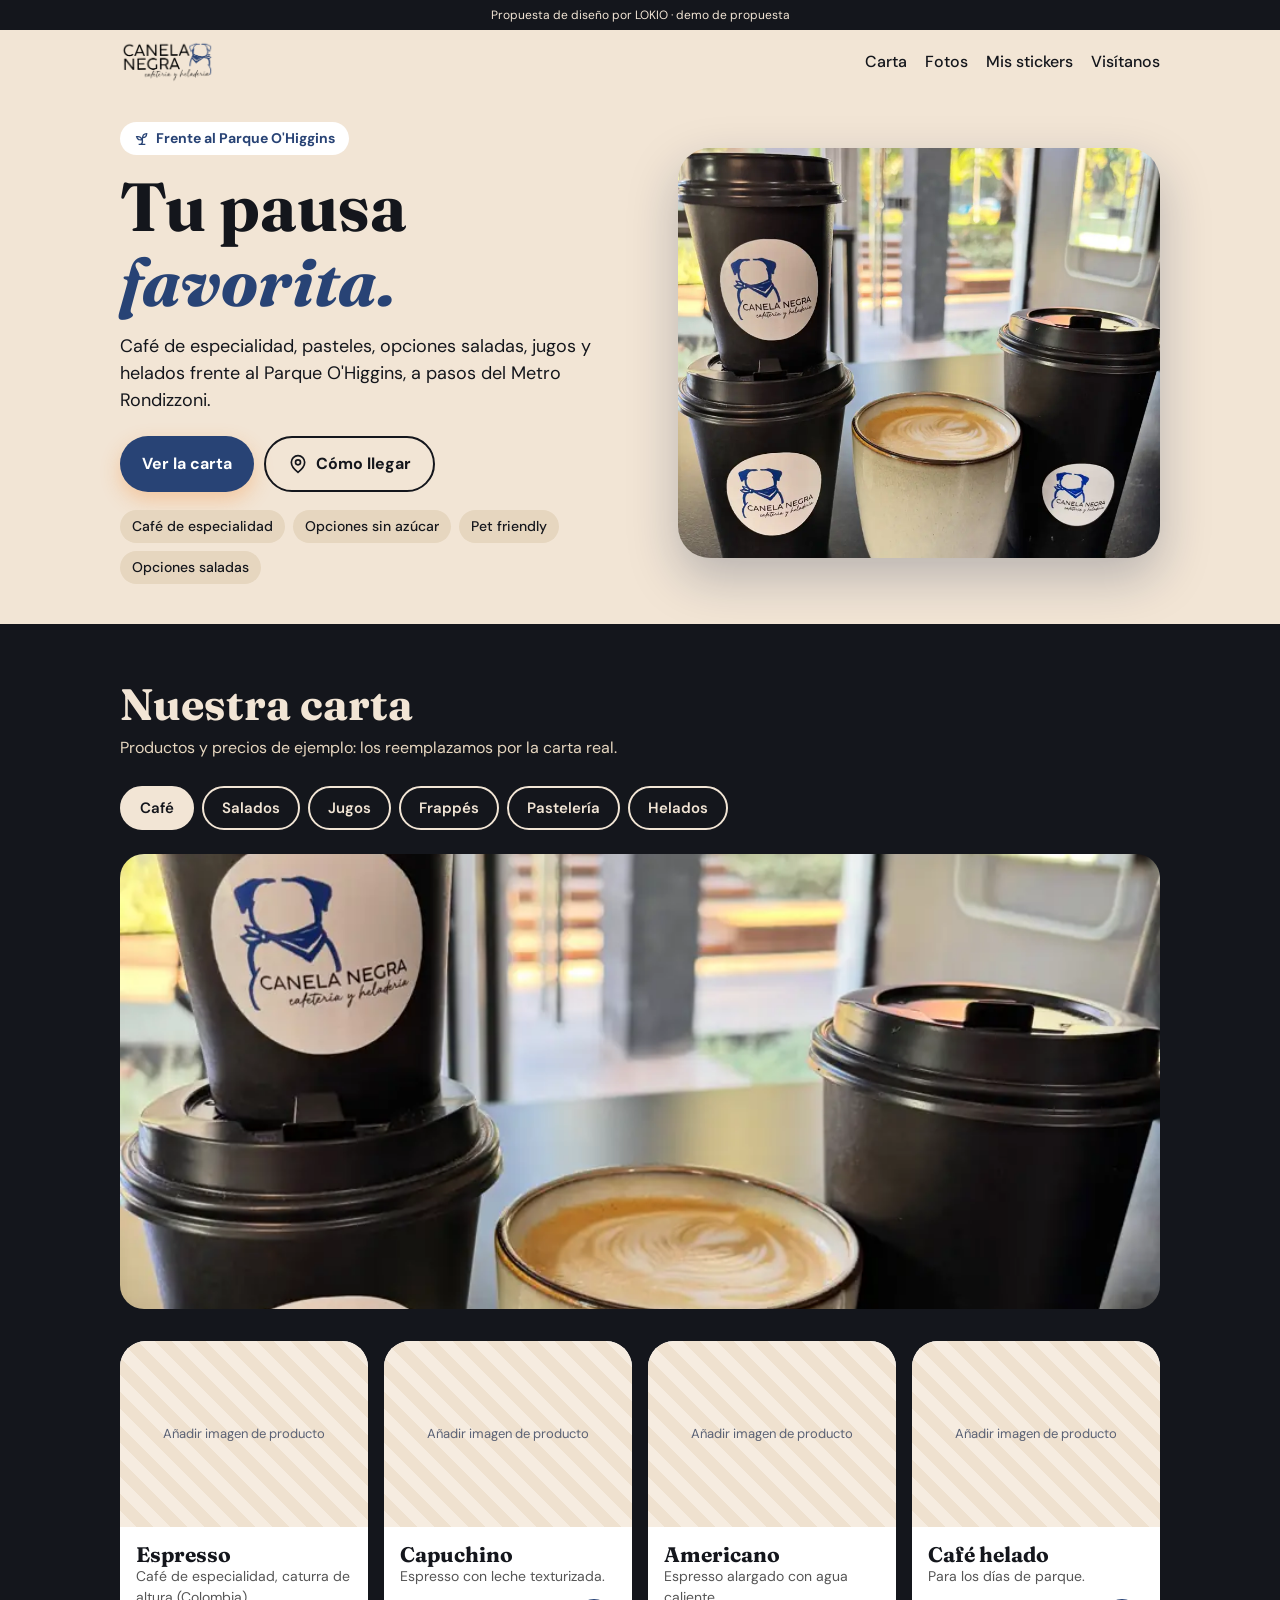
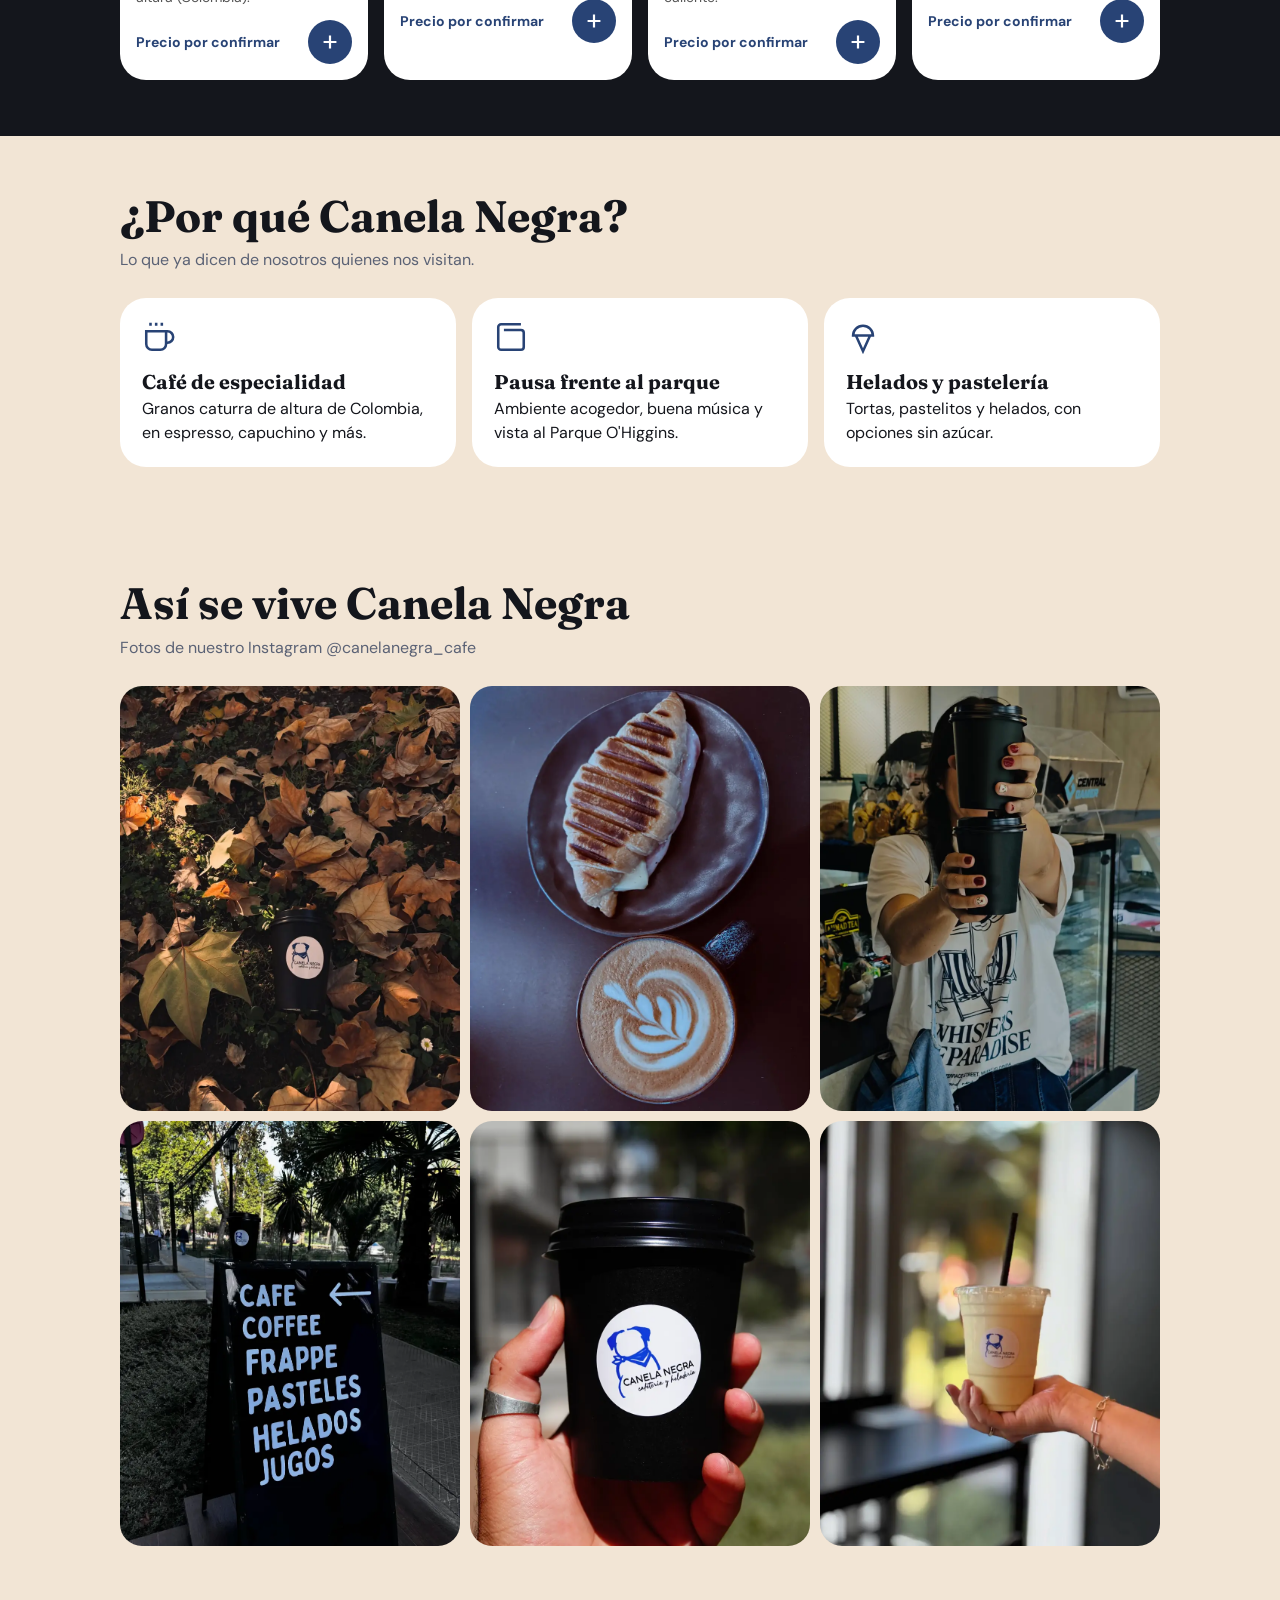
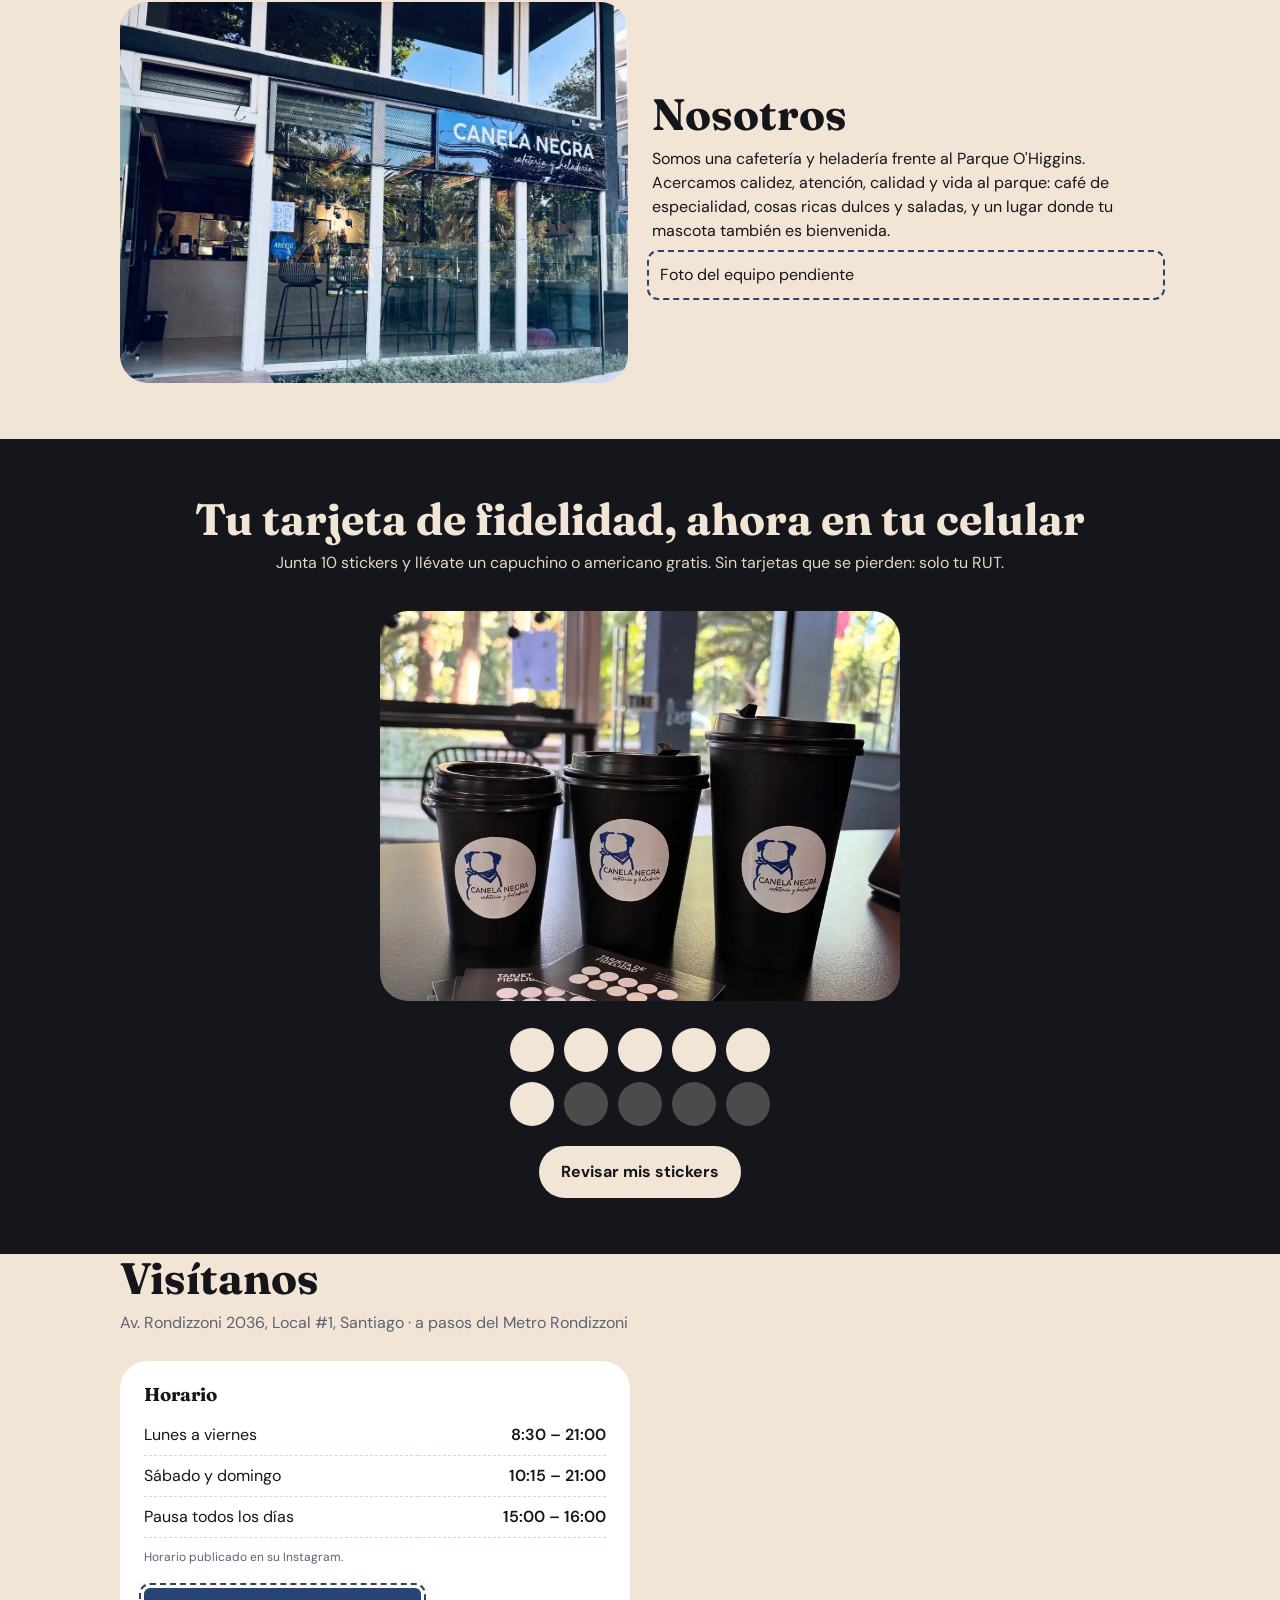
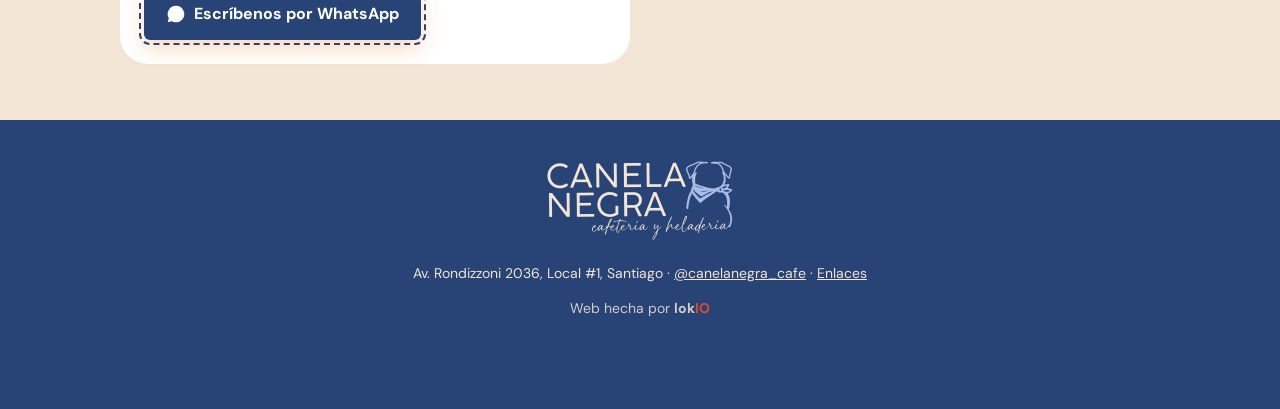
==== commit 4c254219: "Logo original, azul del logo, favicon perro" ====
--- a/index.html
+++ b/index.html
@@ -1,13 +1,13 @@
 <!doctype html><html lang="es"><head><meta charset="utf-8"><meta name="viewport" content="width=device-width,initial-scale=1">
 <title>Canela Negra · Cafetería y heladería frente al Parque O'Higgins</title>
 <meta name="description" content="Café de especialidad, frappés, pastelería y helados frente al Parque O'Higgins. Av. Rondizzoni 2036, Santiago, a pasos del Metro Rondizzoni.">
-<meta name="robots" content="noindex,nofollow"><meta name="theme-color" content="#0f1f45">
+<meta name="robots" content="noindex,nofollow"><meta name="theme-color" content="#284375">
 <meta property="og:title" content="Canela Negra · Cafetería y heladería"><meta property="og:image" content="og.jpg"><meta property="og:type" content="website">
-<link rel="icon" href="favicon.svg"><link rel="preconnect" href="https://fonts.googleapis.com">
+<link rel="icon" href="favicon-64.png" type="image/png"><link rel="apple-touch-icon" href="apple-touch-icon.png"><link rel="manifest" href="site.webmanifest"><link rel="preconnect" href="https://fonts.googleapis.com">
 <link href="https://fonts.googleapis.com/css2?family=Caveat&family=DM+Sans:wght@400;500;700&family=Fraunces:ital,wght@0,600;0,700;1,600&display=swap" rel="stylesheet">
 <link rel="stylesheet" href="styles.css"></head><body>
 <div class="demo">Propuesta de diseño por LOKIO · demo de propuesta</div>
-<header><div class="wrap"><a class="logo" href="#"><img src="logo.png" alt="Canela Negra cafetería y heladería" width="48" height="48" style="vertical-align:middle"></a>
+<header><div class="wrap"><a class="logo" href="#"><img src="logo-transparente.png" alt="Canela Negra cafetería y heladería" style="height:44px;width:auto;vertical-align:middle"></a>
 <nav><a href="#carta">Carta</a><a class="hide" href="#galeria">Fotos</a><a href="stickers/">Mis stickers</a><a class="hide" href="#visita">Visítanos</a></nav></div></header>
 <main>
 <section class="hero"><div class="wrap"><div>
@@ -39,7 +39,7 @@
 <div class="ctas"><a class="btn b-or pend" href="#" onclick="alert('WhatsApp por confirmar');return false"><svg viewBox="0 0 24 24" fill="currentColor"><path d="M17.5 14.4c-.3-.1-1.8-.9-2-1-.3-.1-.5-.1-.7.1-.2.3-.8 1-.9 1.2-.2.2-.3.2-.6.1-.3-.1-1.3-.5-2.4-1.5-.9-.8-1.5-1.8-1.7-2.1-.2-.3 0-.5.1-.6l.4-.5c.2-.2.2-.3.3-.5.1-.2 0-.4 0-.5l-.9-2.2c-.2-.6-.5-.5-.7-.5h-.6c-.2 0-.5.1-.8.4-.3.3-1 1-1 2.5s1.1 2.9 1.2 3.1c.1.2 2.1 3.2 5.1 4.5 2.5 1 3 .8 3.6.7.6-.1 1.8-.7 2-1.5.2-.7.2-1.4.2-1.5-.1-.1-.3-.2-.6-.3zM12 2a10 10 0 0 0-8.6 15.1L2 22l5-1.3A10 10 0 1 0 12 2z"/></svg>Escríbenos por WhatsApp</a></div></div>
 <iframe loading="lazy" title="Mapa Canela Negra" src="https://www.google.com/maps?q=-33.470642,-70.661803&z=16&output=embed"></iframe></div></div></section>
 </main>
-<footer><div class="wrap"><p style="font-family:Fraunces,serif;font-size:22px;letter-spacing:.08em">CANELA NEGRA</p><p>Av. Rondizzoni 2036, Local #1, Santiago · <a href="https://www.instagram.com/canelanegra_cafe" target="_blank" rel="noopener">@canelanegra_cafe</a> · <a href="enlaces/">Enlaces</a></p>
+<footer><div class="wrap"><img src="logo-claro.png" alt="Canela Negra cafetería y heladería" loading="lazy" style="width:200px;height:auto;margin-bottom:10px"><p>Av. Rondizzoni 2036, Local #1, Santiago · <a href="https://www.instagram.com/canelanegra_cafe" target="_blank" rel="noopener">@canelanegra_cafe</a> · <a href="enlaces/">Enlaces</a></p>
 <p style="margin-top:14px"><a class="lk" href="https://lokio.cl" target="_blank" rel="noopener">Web hecha por <b>lok</b><i>IO</i></a></p></div></footer>
 <a class="btn b-or fab" href="#carta">Ver la carta</a>
 <script src="app.js"></script></body></html>
--- a/styles.css
+++ b/styles.css
@@ -1,4 +1,4 @@
-:root{--navy:#14161c;--teal:#1f2b7a;--cream:#f2e5d5;--orange:#1f2b7a;--pink:#e6d6bf;--sage:#5b6275;--ink:#14161c}
+:root{--navy:#14161c;--teal:#284375;--cream:#f2e5d5;--orange:#284375;--pink:#e6d6bf;--sage:#5b6275;--ink:#14161c}
 *{box-sizing:border-box;margin:0}body{font-family:"DM Sans",system-ui,sans-serif;background:var(--cream);color:var(--ink);line-height:1.5}
 h1,h2,h3{font-family:"Fraunces",Georgia,serif;color:var(--navy);line-height:1.1}
 a{color:inherit}.wrap{max-width:1080px;margin:auto;padding:0 20px}
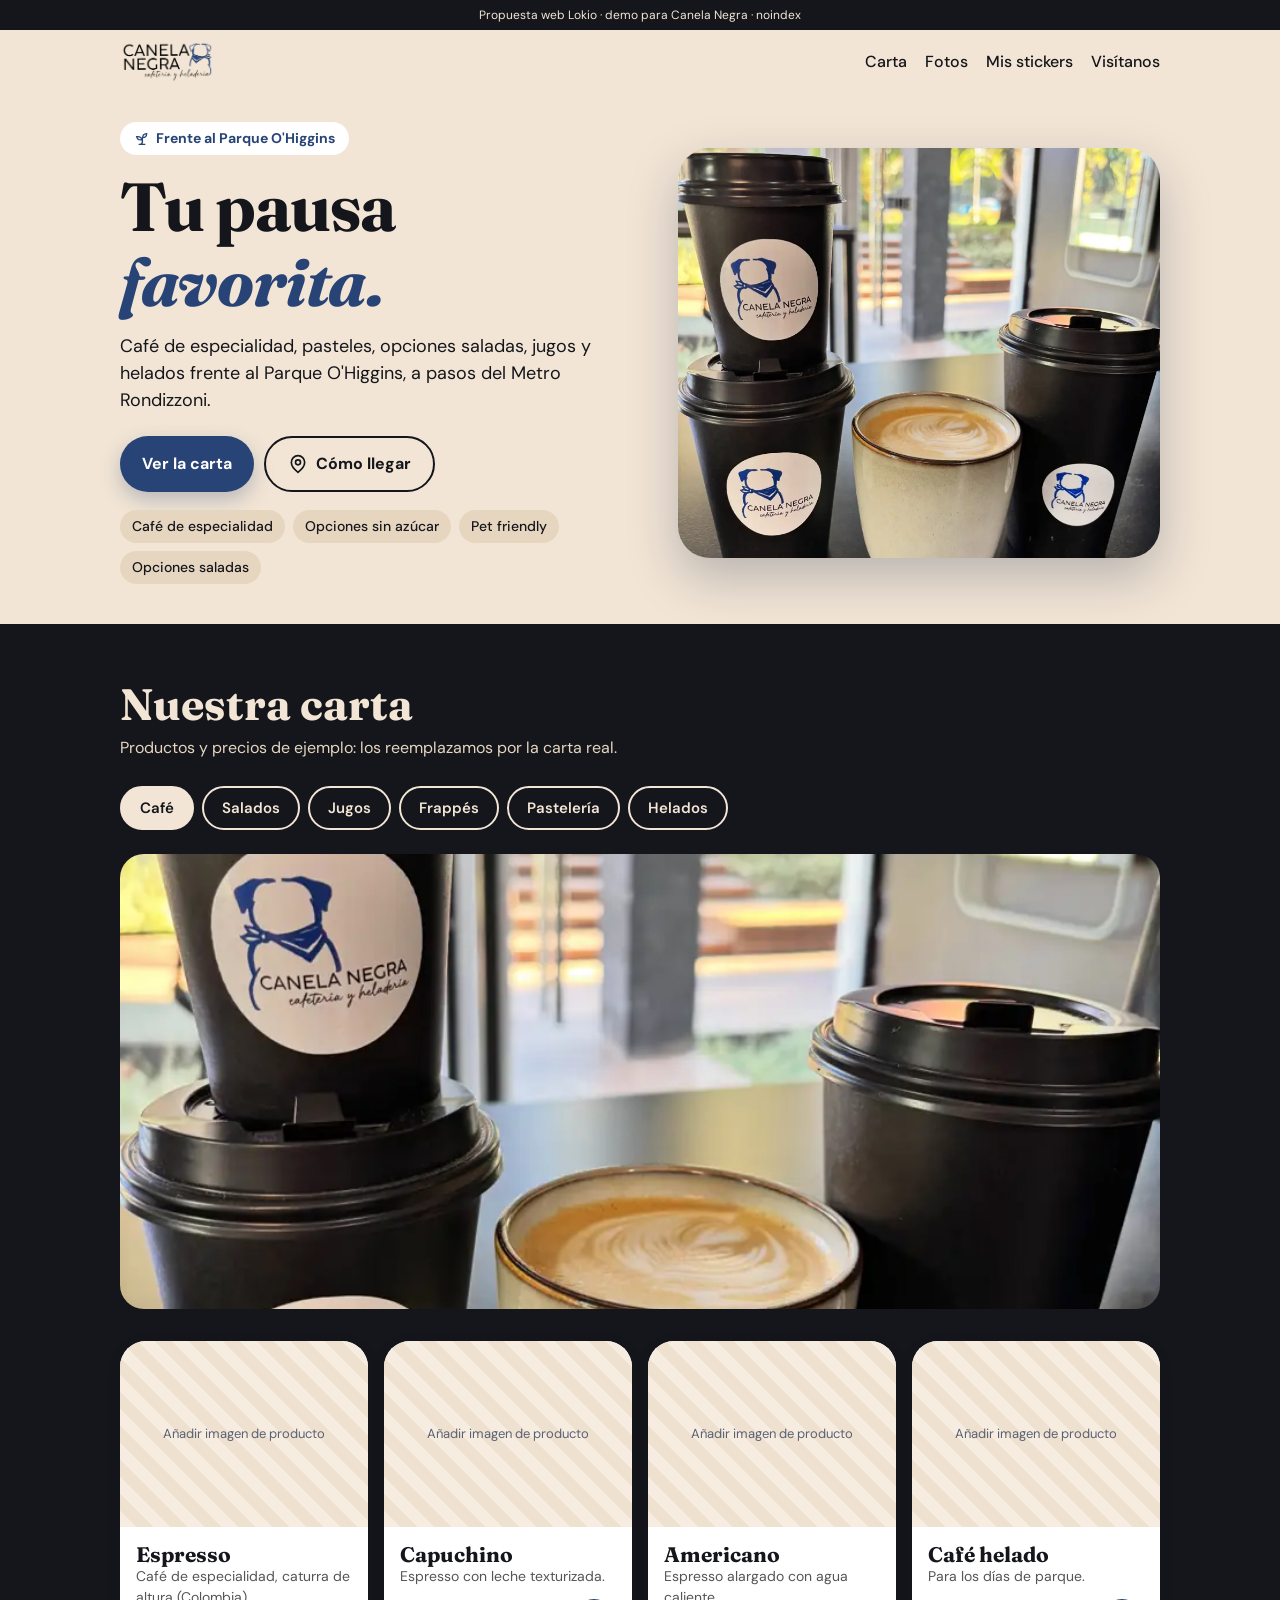
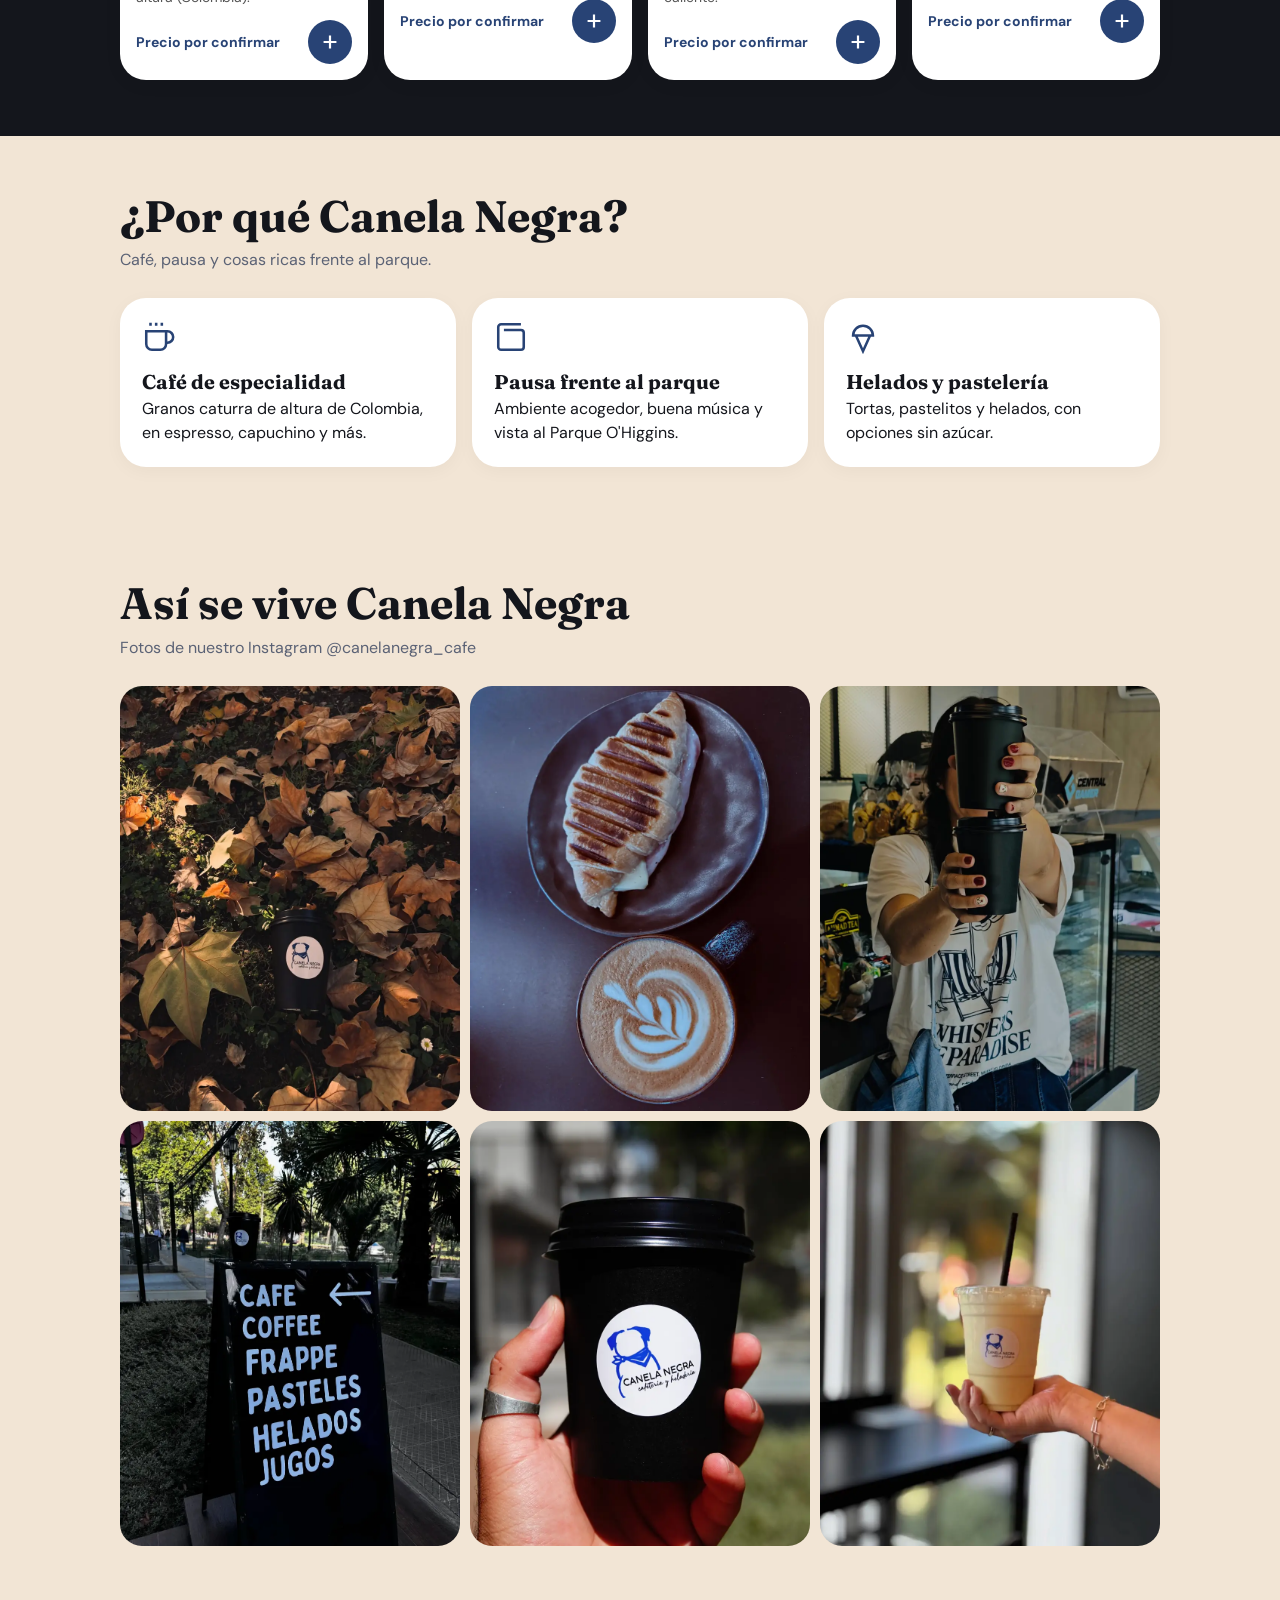
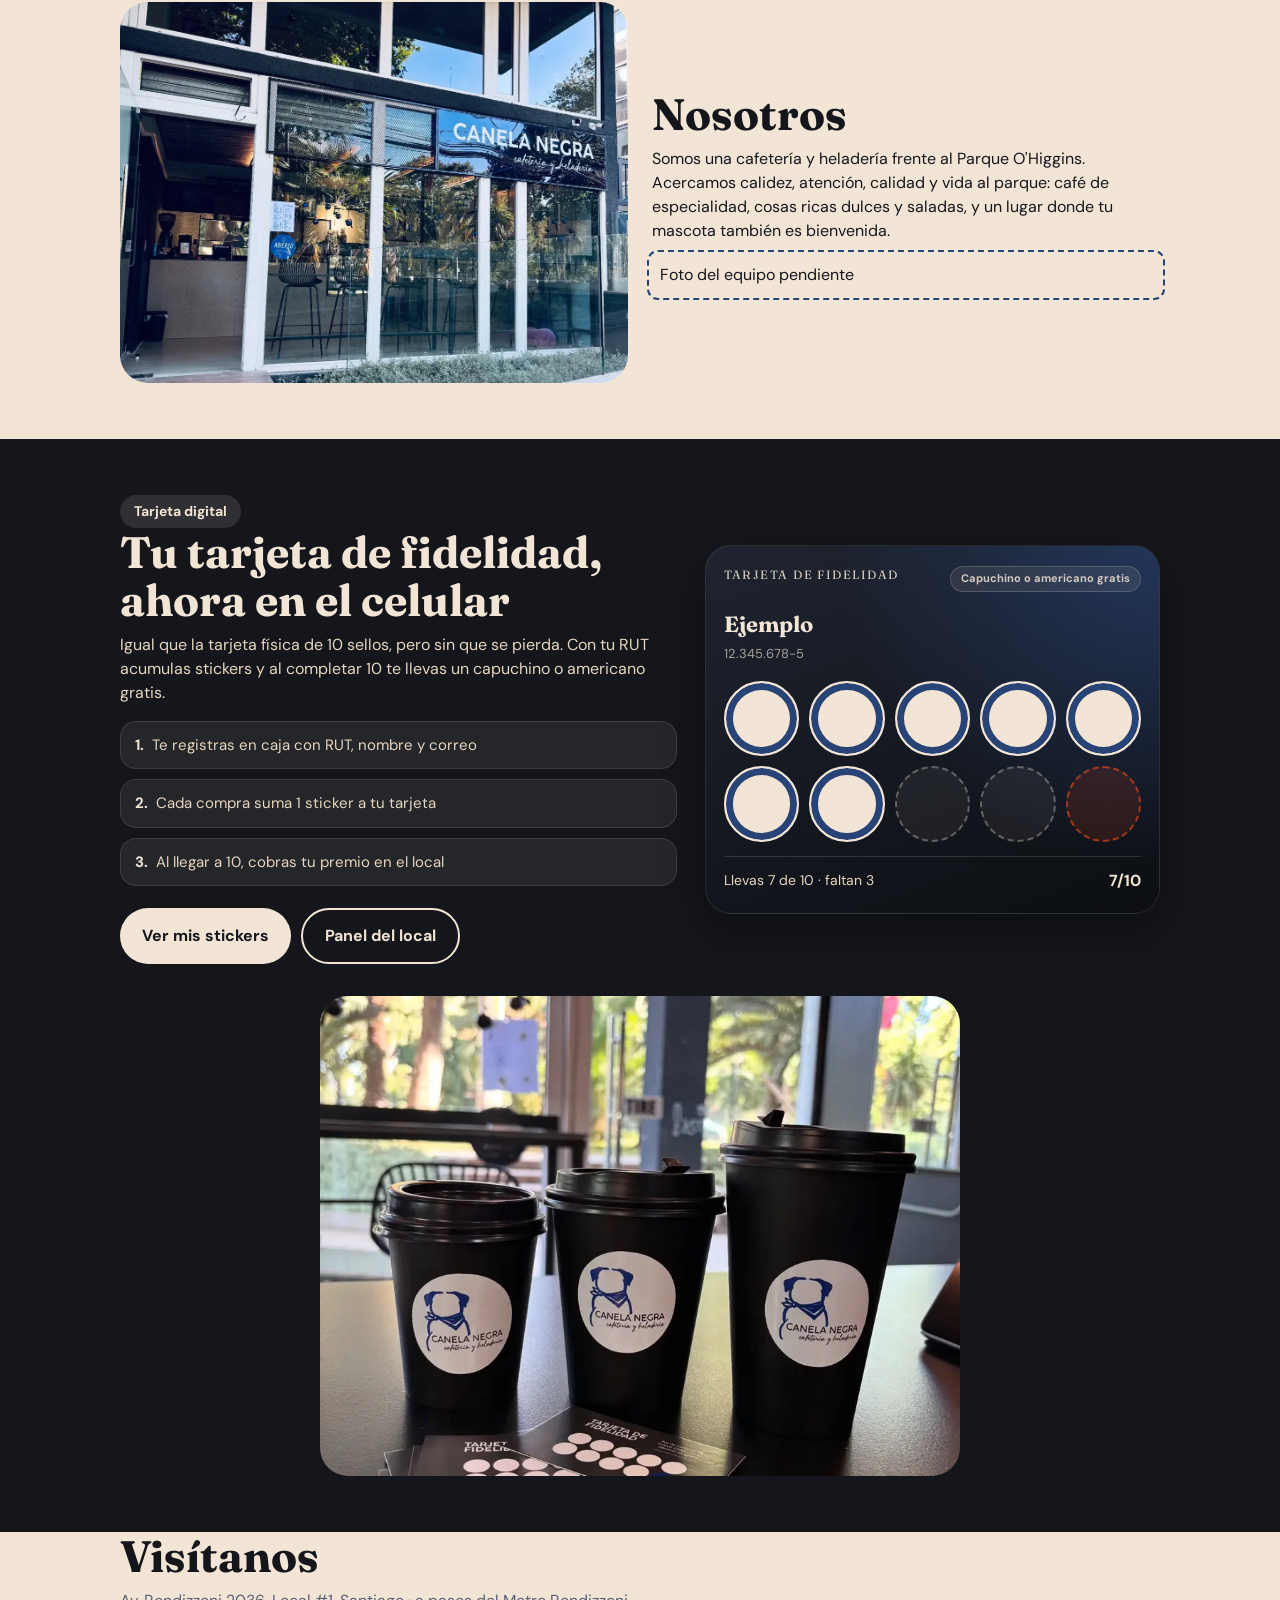
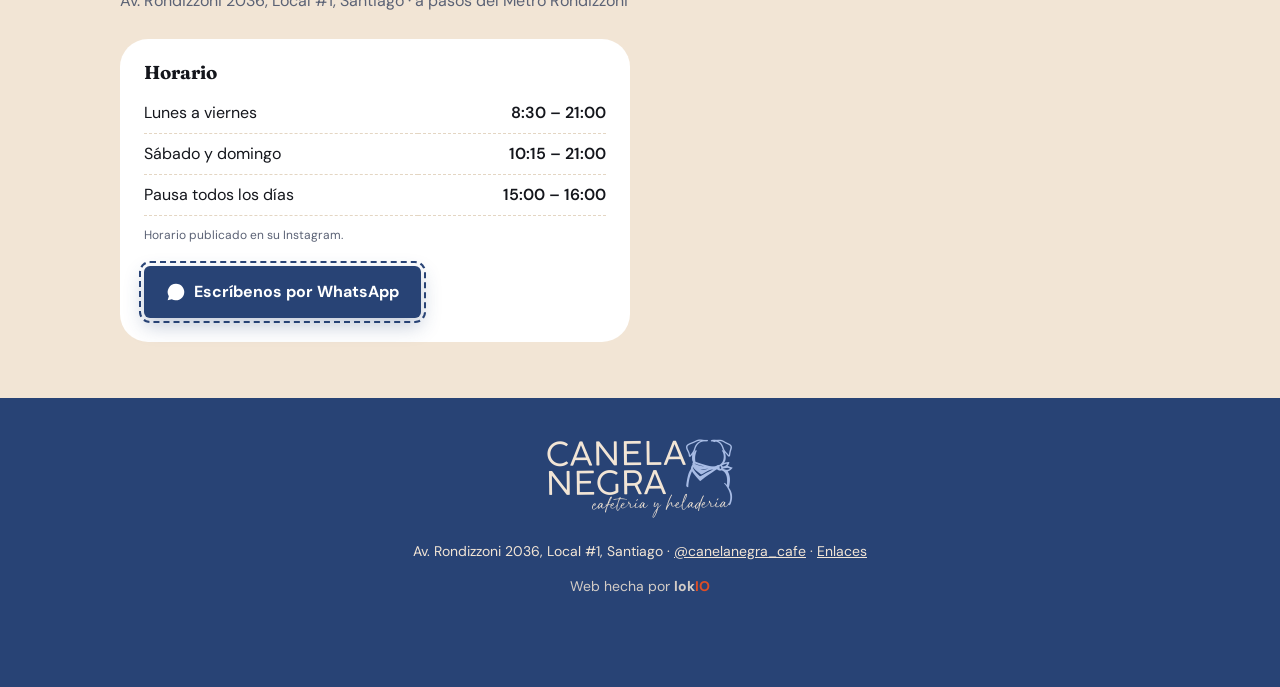
==== commit a1e6a8a6: "Fidelización más clara tipo tarjeta física + pulido propuesta" ====
--- a/index.html
+++ b/index.html
@@ -6,7 +6,7 @@
 <link rel="icon" href="favicon-64.png" type="image/png"><link rel="apple-touch-icon" href="apple-touch-icon.png"><link rel="manifest" href="site.webmanifest"><link rel="preconnect" href="https://fonts.googleapis.com">
 <link href="https://fonts.googleapis.com/css2?family=Caveat&family=DM+Sans:wght@400;500;700&family=Fraunces:ital,wght@0,600;0,700;1,600&display=swap" rel="stylesheet">
 <link rel="stylesheet" href="styles.css"></head><body>
-<div class="demo">Propuesta de diseño por LOKIO · demo de propuesta</div>
+<div class="demo">Propuesta web Lokio · demo para Canela Negra · noindex</div>
 <header><div class="wrap"><a class="logo" href="#"><img src="logo-transparente.png" alt="Canela Negra cafetería y heladería" style="height:44px;width:auto;vertical-align:middle"></a>
 <nav><a href="#carta">Carta</a><a class="hide" href="#galeria">Fotos</a><a href="stickers/">Mis stickers</a><a class="hide" href="#visita">Visítanos</a></nav></div></header>
 <main>
@@ -22,7 +22,7 @@
 <section class="dark" id="carta"><div class="wrap"><h2>Nuestra carta</h2><p class="sub" style="color:var(--pink)">Productos y precios de ejemplo: los reemplazamos por la carta real.</p>
 <div class="tabs" id="tabs"></div><div class="grid" id="grid"></div></div></section>
 
-<section><div class="wrap"><h2>¿Por qué Canela Negra?</h2><p class="sub">Lo que ya dicen de nosotros quienes nos visitan.</p><div class="feat">
+<section><div class="wrap"><h2>¿Por qué Canela Negra?</h2><p class="sub">Café, pausa y cosas ricas frente al parque.</p><div class="feat">
 <div><svg viewBox="0 0 24 24" fill="none" stroke="currentColor" stroke-width="1.8"><path d="M17 8h1a4 4 0 1 1 0 8h-1M3 8h14v9a4 4 0 0 1-4 4H7a4 4 0 0 1-4-4z"/><path d="M6 2v2M10 2v2M14 2v2"/></svg><h3>Café de especialidad</h3><p>Granos caturra de altura de Colombia, en espresso, capuchino y más.</p></div>
 <div><svg viewBox="0 0 24 24" fill="none" stroke="currentColor" stroke-width="1.8"><path d="M17 14h.01M7 7h12a2 2 0 0 1 2 2v10a2 2 0 0 1-2 2H5a2 2 0 0 1-2-2V5a2 2 0 0 1 2-2h14"/></svg><h3>Pausa frente al parque</h3><p>Ambiente acogedor, buena música y vista al Parque O'Higgins.</p></div>
 <div><svg viewBox="0 0 24 24" fill="none" stroke="currentColor" stroke-width="1.8"><path d="M7 11l5 11 5-11M5 11a7 7 0 0 1 14 0z"/></svg><h3>Helados y pastelería</h3><p>Tortas, pastelitos y helados, con opciones sin azúcar.</p></div>
@@ -30,8 +30,30 @@
 
 <section id="galeria"><div class="wrap"><h2>Así se vive Canela Negra</h2><p class="sub">Fotos de nuestro Instagram @canelanegra_cafe</p><div class="gal"><img src="imagenes/ig/ig-01.webp" alt="Café Canela Negra entre hojas de otoño" loading="lazy" data-edit-img><img src="imagenes/ig/ig-06.webp" alt="Latte y sándwich tostado" loading="lazy" data-edit-img><img src="imagenes/ig/ig-03.webp" alt="Dos cafés para llevar en el local" loading="lazy" data-edit-img><img src="imagenes/ig/ig-04.webp" alt="Letrero: café, frappé, pasteles, helados y jugos" loading="lazy" data-edit-img><img src="imagenes/ig/ig-07.webp" alt="Café para llevar Canela Negra" loading="lazy" data-edit-img><img src="imagenes/ig/ig-05.webp" alt="Jugo natural" loading="lazy" data-edit-img></div></div></section>
 <section style="padding-top:0"><div class="wrap nos"><img src="imagenes/ig/ig-09.webp" alt="Fachada de Canela Negra, Local #1" loading="lazy" data-edit-img><div><h2>Nosotros</h2><p data-edit-text>Somos una cafetería y heladería frente al Parque O'Higgins. Acercamos calidez, atención, calidad y vida al parque: café de especialidad, cosas ricas dulces y saladas, y un lugar donde tu mascota también es bienvenida.</p><p class="pend" data-edit-text style="margin-top:12px;padding:8px">Foto del equipo pendiente</p></div></div></section>
-<section class="dark"><div class="wrap" style="text-align:center"><h2>Tu tarjeta de fidelidad, ahora en tu celular</h2><p class="sub" style="color:var(--pink)">Junta 10 stickers y llévate un capuchino o americano gratis. Sin tarjetas que se pierden: solo tu RUT.</p>
-<img src="imagenes/ig/ig-08.webp" alt="Vasos Canela Negra y tarjetas de fidelidad" loading="lazy" style="width:100%;max-width:520px;aspect-ratio:4/3;object-fit:cover;border-radius:28px;margin-top:10px"><div style="display:grid;grid-template-columns:repeat(5,44px);gap:10px;justify-content:center;margin:20px 0"><span style="width:44px;height:44px;border-radius:50%;background:#f2e5d5"></span><span style="width:44px;height:44px;border-radius:50%;background:#f2e5d5"></span><span style="width:44px;height:44px;border-radius:50%;background:#f2e5d5"></span><span style="width:44px;height:44px;border-radius:50%;background:#f2e5d5"></span><span style="width:44px;height:44px;border-radius:50%;background:#f2e5d5"></span><span style="width:44px;height:44px;border-radius:50%;background:#f2e5d5"></span><span style="width:44px;height:44px;border-radius:50%;background:rgba(242,229,213,.25)"></span><span style="width:44px;height:44px;border-radius:50%;background:rgba(242,229,213,.25)"></span><span style="width:44px;height:44px;border-radius:50%;background:rgba(242,229,213,.25)"></span><span style="width:44px;height:44px;border-radius:50%;background:rgba(242,229,213,.25)"></span></div><a class="btn" style="background:var(--cream);color:var(--navy)" href="stickers/">Revisar mis stickers</a></div></section>
+<section class="dark" id="fidelidad"><div class="wrap fid-sec">
+<div class="fid-copy">
+<span class="tag" style="background:rgba(242,229,213,.12);color:var(--cream)">Tarjeta digital</span>
+<h2>Tu tarjeta de fidelidad, ahora en el celular</h2>
+<p class="sub" style="color:var(--pink)">Igual que la tarjeta física de 10 sellos, pero sin que se pierda. Con tu RUT acumulas stickers y al completar 10 te llevas un capuchino o americano gratis.</p>
+<ul class="fid-steps">
+<li><b>1.</b> Te registras en caja con RUT, nombre y correo</li>
+<li><b>2.</b> Cada compra suma 1 sticker a tu tarjeta</li>
+<li><b>3.</b> Al llegar a 10, cobras tu premio en el local</li>
+</ul>
+<div class="ctas"><a class="btn" style="background:var(--cream);color:var(--navy)" href="stickers/">Ver mis stickers</a>
+<a class="btn b-ln" style="border-color:var(--cream);color:var(--cream)" href="admin/">Panel del local</a></div>
+</div>
+<div class="fid-card" aria-hidden="true">
+<div class="fid-card-top"><span>Tarjeta de fidelidad</span><span class="fid-prize">Capuchino o americano gratis</span></div>
+<div class="fid-card-who"><b>Ejemplo</b><small>12.345.678-5</small></div>
+<div class="fid-stamps">
+<span class="on"></span><span class="on"></span><span class="on"></span><span class="on"></span><span class="on"></span>
+<span class="on"></span><span class="on"></span><span></span><span></span><span class="prize"></span>
+</div>
+<div class="fid-card-foot"><span>Llevas 7 de 10 · faltan 3</span><strong>7/10</strong></div>
+</div>
+<img class="fid-photo" src="imagenes/ig/ig-08.webp" alt="Vasos Canela Negra y tarjetas de fidelidad" loading="lazy">
+</div></section>
 <section id="visita" style="padding-top:0"><div class="wrap"><h2>Visítanos</h2><p class="sub">Av. Rondizzoni 2036, Local #1, Santiago · a pasos del Metro Rondizzoni</p><div class="visit">
 <div class="box"><h3 style="margin-bottom:10px">Horario</h3><table>
 <tr><td>Lunes a viernes</td><td>8:30 – 21:00</td></tr><tr><td>Sábado y domingo</td><td>10:15 – 21:00</td></tr><tr><td>Pausa todos los días</td><td>15:00 – 16:00</td></tr></table>
--- a/styles.css
+++ b/styles.css
@@ -9,7 +9,7 @@
 .logo small{display:block;font-family:"Caveat",cursive;letter-spacing:0;font-weight:400;font-size:16px;color:var(--teal);margin-top:-4px}
 nav a{text-decoration:none;margin-left:18px;font-weight:500}@media(max-width:700px){nav .hide{display:none}}
 .btn{display:inline-flex;align-items:center;gap:8px;padding:14px 22px;border-radius:999px;font-weight:700;text-decoration:none;border:0}
-.btn svg{width:20px;height:20px}.b-or{background:var(--orange);color:#fff;box-shadow:0 8px 20px rgba(245,130,32,.3)}.b-ln{border:2px solid var(--navy);color:var(--navy)}
+.btn svg{width:20px;height:20px}.b-or{background:var(--orange);color:#fff;box-shadow:0 8px 20px rgba(40,67,117,.28)}.b-ln{border:2px solid var(--navy);color:var(--navy)}
 .hero{padding:28px 0 40px}.hero .wrap{display:grid;gap:28px;grid-template-columns:1.1fr 1fr;align-items:center}
 @media(max-width:800px){.hero .wrap{grid-template-columns:1fr}}
 .tag{display:inline-flex;gap:6px;align-items:center;background:#fff;border-radius:999px;padding:6px 14px;font-size:14px;color:var(--teal);font-weight:700}
@@ -39,3 +39,25 @@
 .gal{display:grid;grid-template-columns:repeat(3,1fr);gap:10px}.gal img{width:100%;aspect-ratio:4/5;object-fit:cover;border-radius:22px}@media(max-width:700px){.gal{grid-template-columns:1fr 1fr}}
 .nos{display:grid;grid-template-columns:1fr 1fr;gap:24px;align-items:center}.nos img{width:100%;border-radius:28px;aspect-ratio:4/3;object-fit:cover}@media(max-width:800px){.nos{grid-template-columns:1fr}}
 .catimg{width:100%;aspect-ratio:16/7;object-fit:cover;border-radius:24px;margin-bottom:16px;display:block}
+
+.fid-sec{display:grid;grid-template-columns:1.1fr .9fr;gap:28px;align-items:center}
+@media(max-width:800px){.fid-sec{grid-template-columns:1fr}}
+.fid-copy .sub{margin-bottom:16px}
+.fid-steps{list-style:none;padding:0;margin:0 0 22px;display:grid;gap:10px}
+.fid-steps li{background:rgba(242,229,213,.08);border:1px solid rgba(242,229,213,.12);border-radius:16px;padding:12px 14px;font-size:15px;color:var(--pink)}
+.fid-steps b{color:var(--cream);margin-right:4px}
+.fid-card{background:linear-gradient(160deg,#1f2430,#0c0e12);border:1px solid rgba(242,229,213,.1);border-radius:26px;padding:20px 18px;box-shadow:0 18px 40px rgba(0,0,0,.35);position:relative;overflow:hidden}
+.fid-card::before{content:"";position:absolute;inset:0;background:radial-gradient(circle at 100% 0,rgba(40,67,117,.65),transparent 55%);pointer-events:none}
+.fid-card-top{display:flex;justify-content:space-between;gap:10px;align-items:flex-start;position:relative;font-family:Fraunces,serif;font-size:12px;letter-spacing:.12em;text-transform:uppercase;opacity:.85}
+.fid-prize{font-family:"DM Sans",sans-serif;letter-spacing:0;text-transform:none;font-size:11px;font-weight:700;background:rgba(242,229,213,.1);border:1px solid rgba(242,229,213,.22);border-radius:999px;padding:5px 10px;max-width:55%;text-align:right;line-height:1.25;opacity:1}
+.fid-card-who{margin:16px 0 4px;position:relative}.fid-card-who b{display:block;font-family:Fraunces,serif;font-size:22px;color:var(--cream)}.fid-card-who small{opacity:.65;font-size:13px}
+.fid-stamps{display:grid;grid-template-columns:repeat(5,1fr);gap:10px;margin:16px 0 14px;position:relative}
+.fid-stamps span{aspect-ratio:1;border-radius:50%;border:2px dashed rgba(242,229,213,.32);background:rgba(242,229,213,.06)}
+.fid-stamps span.on{background:var(--cream);border-style:solid;border-color:var(--cream);box-shadow:inset 0 0 0 7px var(--teal)}
+.fid-stamps span.prize{border-color:rgba(255,79,23,.55);background:rgba(255,79,23,.12)}
+.fid-card-foot{display:flex;justify-content:space-between;align-items:center;border-top:1px solid rgba(242,229,213,.14);padding-top:12px;position:relative;font-size:14px;color:var(--pink)}
+.fid-card-foot strong{color:var(--cream);font-size:16px}
+.fid-photo{width:100%;aspect-ratio:4/3;object-fit:cover;border-radius:28px;grid-column:1/-1;max-width:640px;margin:4px auto 0;display:block}
+.hero h1{letter-spacing:-.02em}
+.feat div{box-shadow:0 4px 18px rgba(20,22,28,.04)}
+.card{box-shadow:0 4px 18px rgba(20,22,28,.05)}
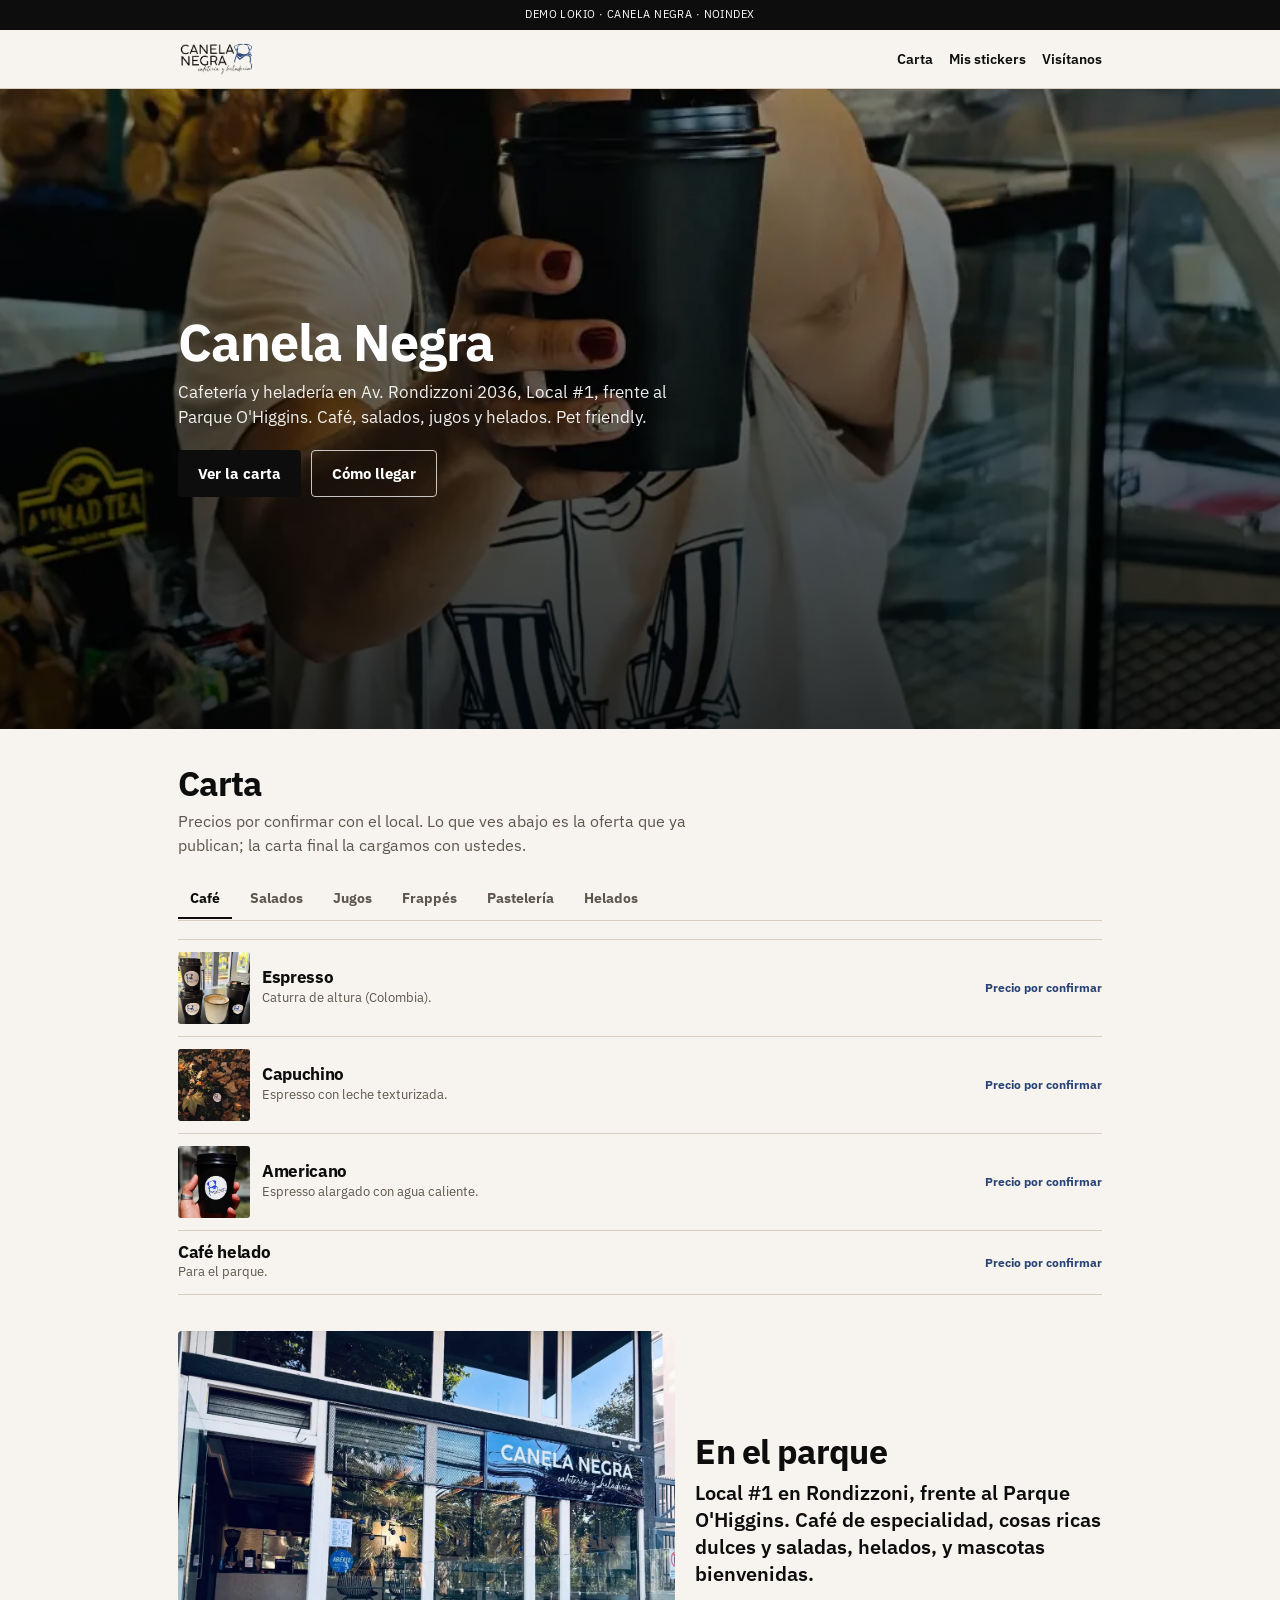
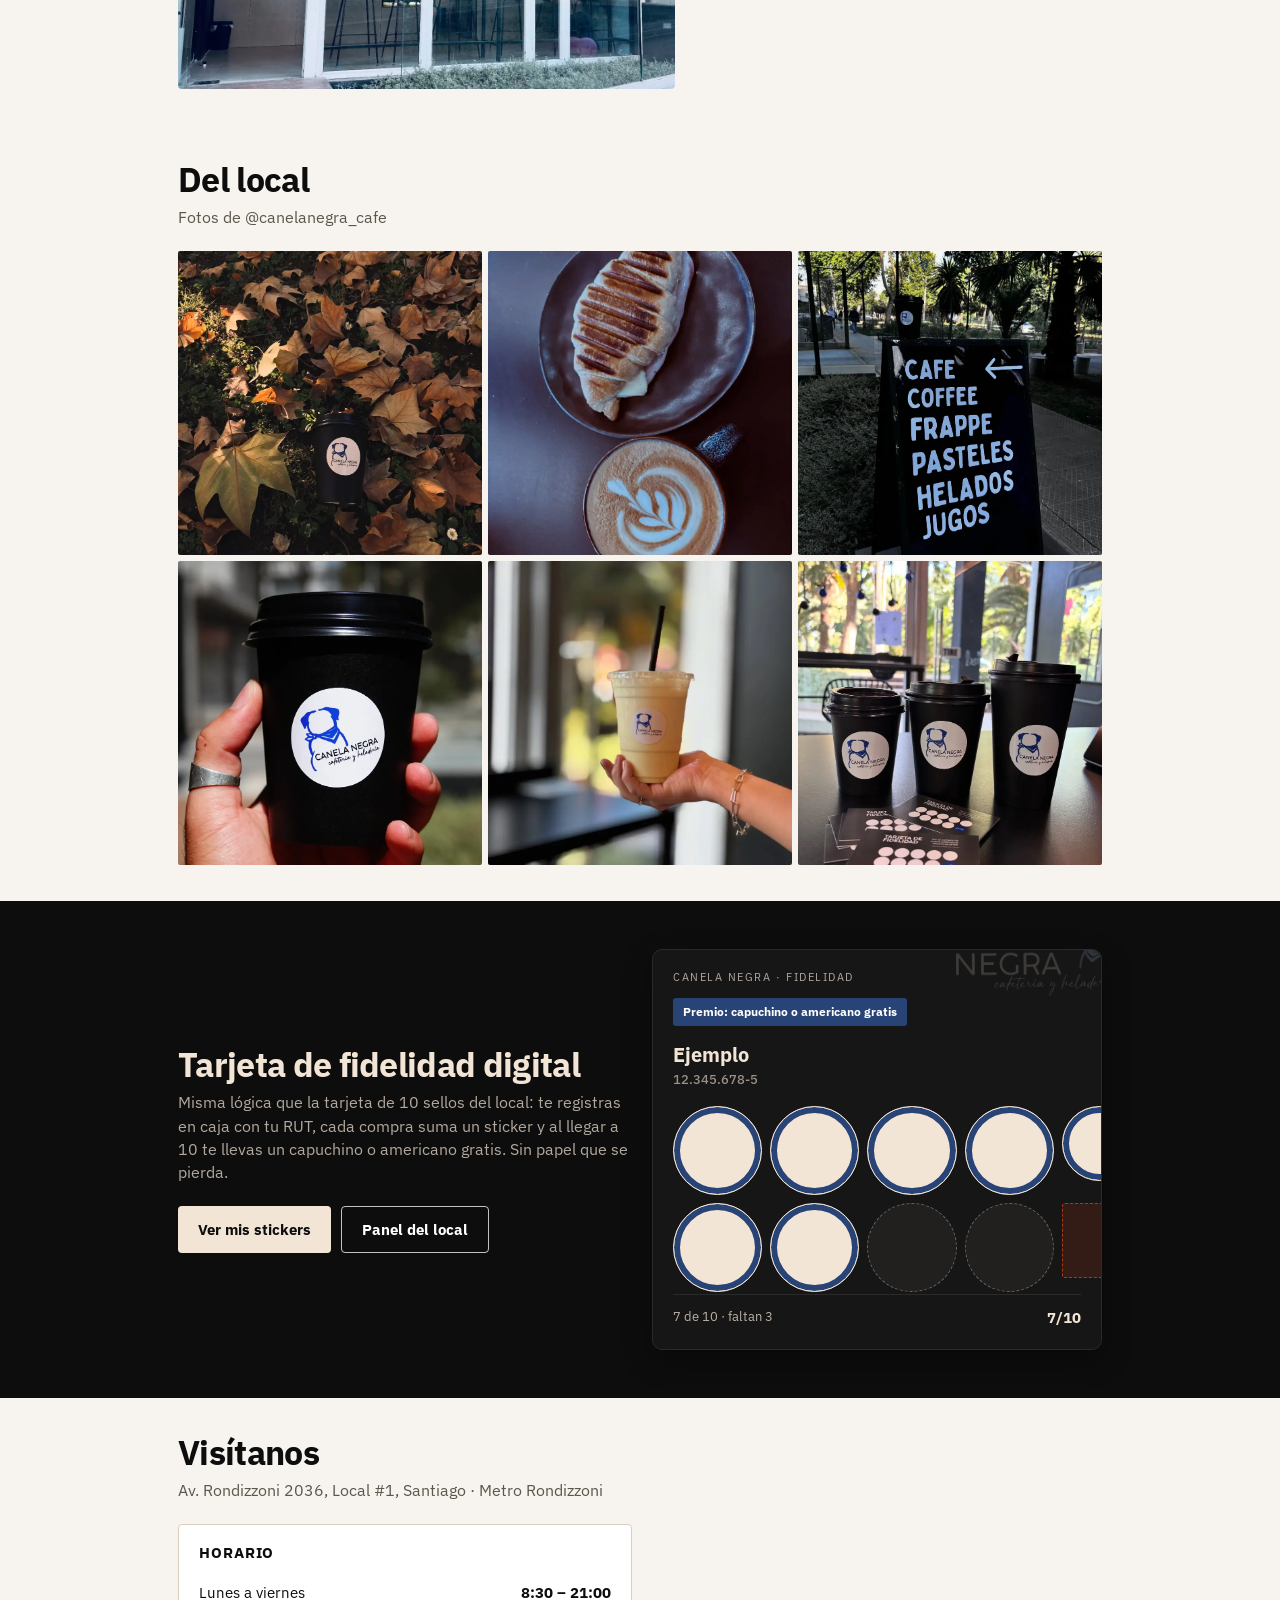
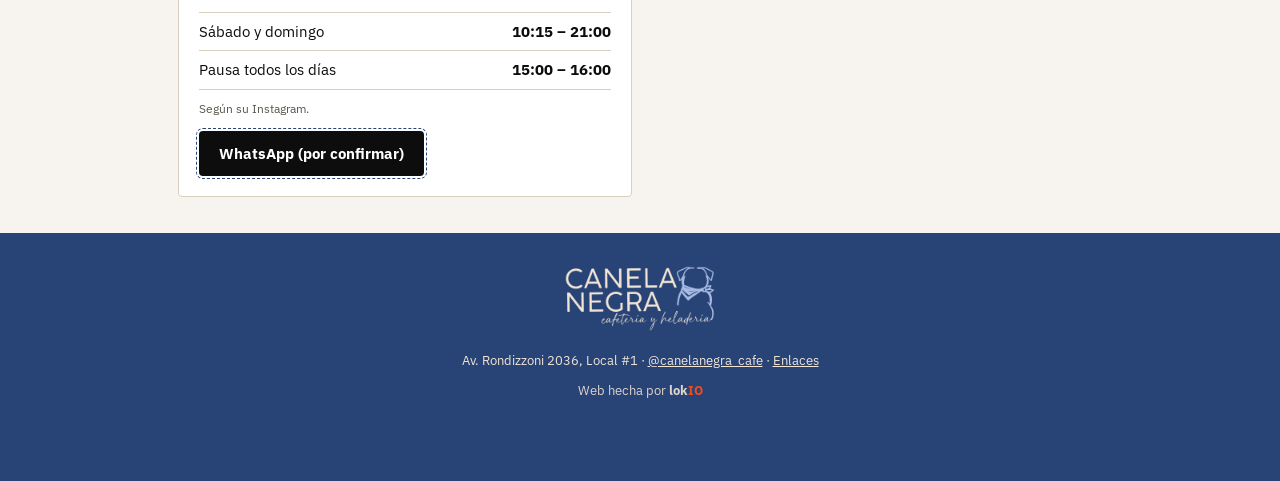
==== commit 8ed5e131: "Rediseño anti-IA: tipografía local, hero full-bleed, carta tipográfica, admin utilitario" ====
--- a/index.html
+++ b/index.html
@@ -1,67 +1,135 @@
-<!doctype html><html lang="es"><head><meta charset="utf-8"><meta name="viewport" content="width=device-width,initial-scale=1">
-<title>Canela Negra · Cafetería y heladería frente al Parque O'Higgins</title>
-<meta name="description" content="Café de especialidad, frappés, pastelería y helados frente al Parque O'Higgins. Av. Rondizzoni 2036, Santiago, a pasos del Metro Rondizzoni.">
-<meta name="robots" content="noindex,nofollow"><meta name="theme-color" content="#284375">
-<meta property="og:title" content="Canela Negra · Cafetería y heladería"><meta property="og:image" content="og.jpg"><meta property="og:type" content="website">
-<link rel="icon" href="favicon-64.png" type="image/png"><link rel="apple-touch-icon" href="apple-touch-icon.png"><link rel="manifest" href="site.webmanifest"><link rel="preconnect" href="https://fonts.googleapis.com">
-<link href="https://fonts.googleapis.com/css2?family=Caveat&family=DM+Sans:wght@400;500;700&family=Fraunces:ital,wght@0,600;0,700;1,600&display=swap" rel="stylesheet">
-<link rel="stylesheet" href="styles.css"></head><body>
-<div class="demo">Propuesta web Lokio · demo para Canela Negra · noindex</div>
-<header><div class="wrap"><a class="logo" href="#"><img src="logo-transparente.png" alt="Canela Negra cafetería y heladería" style="height:44px;width:auto;vertical-align:middle"></a>
-<nav><a href="#carta">Carta</a><a class="hide" href="#galeria">Fotos</a><a href="stickers/">Mis stickers</a><a class="hide" href="#visita">Visítanos</a></nav></div></header>
+<!doctype html>
+<html lang="es">
+<head>
+<meta charset="utf-8">
+<meta name="viewport" content="width=device-width,initial-scale=1">
+<title>Canela Negra · Cafetería y heladería en Rondizzoni</title>
+<meta name="description" content="Café, salados, jugos y helados en Av. Rondizzoni 2036, Local #1, frente al Parque O'Higgins. Pet friendly.">
+<meta name="robots" content="noindex,nofollow">
+<meta name="theme-color" content="#284375">
+<meta property="og:title" content="Canela Negra · Cafetería y heladería">
+<meta property="og:image" content="og.jpg">
+<meta property="og:type" content="website">
+<link rel="icon" href="favicon-64.png" type="image/png">
+<link rel="apple-touch-icon" href="apple-touch-icon.png">
+<link rel="manifest" href="site.webmanifest">
+<link rel="preconnect" href="https://fonts.googleapis.com">
+<link href="https://fonts.googleapis.com/css2?family=IBM+Plex+Sans:wght@400;500;600;700&display=swap" rel="stylesheet">
+<link rel="stylesheet" href="styles.css">
+</head>
+<body>
+<div class="demo">Demo Lokio · Canela Negra · noindex</div>
+<header>
+  <div class="wrap">
+    <a class="logo" href="#"><img src="logo-transparente.png" alt="Canela Negra"></a>
+    <nav>
+      <a href="#carta">Carta</a>
+      <a href="stickers/">Mis stickers</a>
+      <a href="#visita">Visítanos</a>
+    </nav>
+  </div>
+</header>
 <main>
-<section class="hero"><div class="wrap"><div>
-<span class="tag"><svg width="16" height="16" viewBox="0 0 24 24" fill="none" stroke="currentColor" stroke-width="2"><path d="M7 20h10M10 20c5.5-2.5.8-6.4 3-10M9.5 9.4c1.1.8 1.8 2.2 2.3 3.7-2 .4-3.5.4-4.8-.3-1.2-.6-2.3-1.9-3-4.2 2.8-.5 4.4 0 5.5.8zM14.1 6a7 7 0 0 0-1.1 4c1.9-.1 3.3-.6 4.3-1.4 1-1 1.6-2.3 1.7-4.6-2.7.1-4 1-4.9 2z"/></svg>Frente al Parque O'Higgins</span>
-<h1 data-edit-text>Tu pausa <em>favorita.</em></h1>
-<p data-edit-text>Café de especialidad, pasteles, opciones saladas, jugos y helados frente al Parque O'Higgins, a pasos del Metro Rondizzoni.</p>
-<div class="ctas"><a class="btn b-or" href="#carta">Ver la carta</a>
-<a class="btn b-ln" href="https://maps.app.goo.gl/GKSdHVMbgNdbg4pSA" target="_blank" rel="noopener"><svg viewBox="0 0 24 24" fill="none" stroke="currentColor" stroke-width="2"><path d="M20 10c0 6-8 12-8 12S4 16 4 10a8 8 0 0 1 16 0z"/><circle cx="12" cy="10" r="3"/></svg>Cómo llegar</a></div>
-<div class="chips"><span>Café de especialidad</span><span>Opciones sin azúcar</span><span>Pet friendly</span><span>Opciones saladas</span></div></div>
-<div class="photo" data-edit-bg style="background-image:url(imagenes/ig/ig-10.webp)" role="img" aria-label="Cafés de Canela Negra en el local"></div></div></section>
+  <section class="hero" style="background-image:url(imagenes/ig/ig-03.webp)" role="img" aria-label="Cafés Canela Negra en el local">
+    <div class="wrap">
+      <h1>Canela Negra</h1>
+      <p>Cafetería y heladería en Av. Rondizzoni 2036, Local #1, frente al Parque O'Higgins. Café, salados, jugos y helados. Pet friendly.</p>
+      <div class="ctas">
+        <a class="btn btn-main" href="#carta">Ver la carta</a>
+        <a class="btn btn-ghost" href="https://maps.app.goo.gl/GKSdHVMbgNdbg4pSA" target="_blank" rel="noopener">Cómo llegar</a>
+      </div>
+    </div>
+  </section>
 
-<section class="dark" id="carta"><div class="wrap"><h2>Nuestra carta</h2><p class="sub" style="color:var(--pink)">Productos y precios de ejemplo: los reemplazamos por la carta real.</p>
-<div class="tabs" id="tabs"></div><div class="grid" id="grid"></div></div></section>
+  <section id="carta" class="tight">
+    <div class="wrap">
+      <h2>Carta</h2>
+      <p class="lede">Precios por confirmar con el local. Lo que ves abajo es la oferta que ya publican; la carta final la cargamos con ustedes.</p>
+      <div class="tabs" id="tabs"></div>
+      <div id="grid"></div>
+    </div>
+  </section>
 
-<section><div class="wrap"><h2>¿Por qué Canela Negra?</h2><p class="sub">Café, pausa y cosas ricas frente al parque.</p><div class="feat">
-<div><svg viewBox="0 0 24 24" fill="none" stroke="currentColor" stroke-width="1.8"><path d="M17 8h1a4 4 0 1 1 0 8h-1M3 8h14v9a4 4 0 0 1-4 4H7a4 4 0 0 1-4-4z"/><path d="M6 2v2M10 2v2M14 2v2"/></svg><h3>Café de especialidad</h3><p>Granos caturra de altura de Colombia, en espresso, capuchino y más.</p></div>
-<div><svg viewBox="0 0 24 24" fill="none" stroke="currentColor" stroke-width="1.8"><path d="M17 14h.01M7 7h12a2 2 0 0 1 2 2v10a2 2 0 0 1-2 2H5a2 2 0 0 1-2-2V5a2 2 0 0 1 2-2h14"/></svg><h3>Pausa frente al parque</h3><p>Ambiente acogedor, buena música y vista al Parque O'Higgins.</p></div>
-<div><svg viewBox="0 0 24 24" fill="none" stroke="currentColor" stroke-width="1.8"><path d="M7 11l5 11 5-11M5 11a7 7 0 0 1 14 0z"/></svg><h3>Helados y pastelería</h3><p>Tortas, pastelitos y helados, con opciones sin azúcar.</p></div>
-</div></div></section>
+  <section class="tight" style="padding-top:0">
+    <div class="wrap about">
+      <img src="imagenes/ig/ig-09.webp" alt="Fachada Canela Negra, Local #1" loading="lazy" data-edit-img>
+      <div class="txt">
+        <h2>En el parque</h2>
+        <p data-edit-text>Local #1 en Rondizzoni, frente al Parque O'Higgins. Café de especialidad, cosas ricas dulces y saladas, helados, y mascotas bienvenidas.</p>
+      </div>
+    </div>
+  </section>
 
-<section id="galeria"><div class="wrap"><h2>Así se vive Canela Negra</h2><p class="sub">Fotos de nuestro Instagram @canelanegra_cafe</p><div class="gal"><img src="imagenes/ig/ig-01.webp" alt="Café Canela Negra entre hojas de otoño" loading="lazy" data-edit-img><img src="imagenes/ig/ig-06.webp" alt="Latte y sándwich tostado" loading="lazy" data-edit-img><img src="imagenes/ig/ig-03.webp" alt="Dos cafés para llevar en el local" loading="lazy" data-edit-img><img src="imagenes/ig/ig-04.webp" alt="Letrero: café, frappé, pasteles, helados y jugos" loading="lazy" data-edit-img><img src="imagenes/ig/ig-07.webp" alt="Café para llevar Canela Negra" loading="lazy" data-edit-img><img src="imagenes/ig/ig-05.webp" alt="Jugo natural" loading="lazy" data-edit-img></div></div></section>
-<section style="padding-top:0"><div class="wrap nos"><img src="imagenes/ig/ig-09.webp" alt="Fachada de Canela Negra, Local #1" loading="lazy" data-edit-img><div><h2>Nosotros</h2><p data-edit-text>Somos una cafetería y heladería frente al Parque O'Higgins. Acercamos calidez, atención, calidad y vida al parque: café de especialidad, cosas ricas dulces y saladas, y un lugar donde tu mascota también es bienvenida.</p><p class="pend" data-edit-text style="margin-top:12px;padding:8px">Foto del equipo pendiente</p></div></div></section>
-<section class="dark" id="fidelidad"><div class="wrap fid-sec">
-<div class="fid-copy">
-<span class="tag" style="background:rgba(242,229,213,.12);color:var(--cream)">Tarjeta digital</span>
-<h2>Tu tarjeta de fidelidad, ahora en el celular</h2>
-<p class="sub" style="color:var(--pink)">Igual que la tarjeta física de 10 sellos, pero sin que se pierda. Con tu RUT acumulas stickers y al completar 10 te llevas un capuchino o americano gratis.</p>
-<ul class="fid-steps">
-<li><b>1.</b> Te registras en caja con RUT, nombre y correo</li>
-<li><b>2.</b> Cada compra suma 1 sticker a tu tarjeta</li>
-<li><b>3.</b> Al llegar a 10, cobras tu premio en el local</li>
-</ul>
-<div class="ctas"><a class="btn" style="background:var(--cream);color:var(--navy)" href="stickers/">Ver mis stickers</a>
-<a class="btn b-ln" style="border-color:var(--cream);color:var(--cream)" href="admin/">Panel del local</a></div>
-</div>
-<div class="fid-card" aria-hidden="true">
-<div class="fid-card-top"><span>Tarjeta de fidelidad</span><span class="fid-prize">Capuchino o americano gratis</span></div>
-<div class="fid-card-who"><b>Ejemplo</b><small>12.345.678-5</small></div>
-<div class="fid-stamps">
-<span class="on"></span><span class="on"></span><span class="on"></span><span class="on"></span><span class="on"></span>
-<span class="on"></span><span class="on"></span><span></span><span></span><span class="prize"></span>
-</div>
-<div class="fid-card-foot"><span>Llevas 7 de 10 · faltan 3</span><strong>7/10</strong></div>
-</div>
-<img class="fid-photo" src="imagenes/ig/ig-08.webp" alt="Vasos Canela Negra y tarjetas de fidelidad" loading="lazy">
-</div></section>
-<section id="visita" style="padding-top:0"><div class="wrap"><h2>Visítanos</h2><p class="sub">Av. Rondizzoni 2036, Local #1, Santiago · a pasos del Metro Rondizzoni</p><div class="visit">
-<div class="box"><h3 style="margin-bottom:10px">Horario</h3><table>
-<tr><td>Lunes a viernes</td><td>8:30 – 21:00</td></tr><tr><td>Sábado y domingo</td><td>10:15 – 21:00</td></tr><tr><td>Pausa todos los días</td><td>15:00 – 16:00</td></tr></table>
-<p style="font-size:12px;color:var(--sage);margin-top:10px">Horario publicado en su Instagram.</p>
-<div class="ctas"><a class="btn b-or pend" href="#" onclick="alert('WhatsApp por confirmar');return false"><svg viewBox="0 0 24 24" fill="currentColor"><path d="M17.5 14.4c-.3-.1-1.8-.9-2-1-.3-.1-.5-.1-.7.1-.2.3-.8 1-.9 1.2-.2.2-.3.2-.6.1-.3-.1-1.3-.5-2.4-1.5-.9-.8-1.5-1.8-1.7-2.1-.2-.3 0-.5.1-.6l.4-.5c.2-.2.2-.3.3-.5.1-.2 0-.4 0-.5l-.9-2.2c-.2-.6-.5-.5-.7-.5h-.6c-.2 0-.5.1-.8.4-.3.3-1 1-1 2.5s1.1 2.9 1.2 3.1c.1.2 2.1 3.2 5.1 4.5 2.5 1 3 .8 3.6.7.6-.1 1.8-.7 2-1.5.2-.7.2-1.4.2-1.5-.1-.1-.3-.2-.6-.3zM12 2a10 10 0 0 0-8.6 15.1L2 22l5-1.3A10 10 0 1 0 12 2z"/></svg>Escríbenos por WhatsApp</a></div></div>
-<iframe loading="lazy" title="Mapa Canela Negra" src="https://www.google.com/maps?q=-33.470642,-70.661803&z=16&output=embed"></iframe></div></div></section>
+  <section id="galeria" class="tight">
+    <div class="wrap">
+      <h2>Del local</h2>
+      <p class="lede">Fotos de @canelanegra_cafe</p>
+      <div class="gal">
+        <img src="imagenes/ig/ig-01.webp" alt="Café Canela Negra" loading="lazy" data-edit-img>
+        <img src="imagenes/ig/ig-06.webp" alt="Latte y sándwich" loading="lazy" data-edit-img>
+        <img src="imagenes/ig/ig-04.webp" alt="Letrero del local" loading="lazy" data-edit-img>
+        <img src="imagenes/ig/ig-07.webp" alt="Café para llevar" loading="lazy" data-edit-img>
+        <img src="imagenes/ig/ig-05.webp" alt="Jugo natural" loading="lazy" data-edit-img>
+        <img src="imagenes/ig/ig-08.webp" alt="Vasos y tarjeta de fidelidad" loading="lazy" data-edit-img>
+      </div>
+    </div>
+  </section>
+
+  <section class="fid" id="fidelidad">
+    <div class="wrap">
+      <div class="fid-grid">
+        <div>
+          <h2>Tarjeta de fidelidad digital</h2>
+          <p class="lede">Misma lógica que la tarjeta de 10 sellos del local: te registras en caja con tu RUT, cada compra suma un sticker y al llegar a 10 te llevas un capuchino o americano gratis. Sin papel que se pierda.</p>
+          <div class="ctas">
+            <a class="btn btn-cream" href="stickers/">Ver mis stickers</a>
+            <a class="btn btn-ghost" href="admin/">Panel del local</a>
+          </div>
+        </div>
+        <div class="pcard" aria-hidden="true">
+          <div class="brand">Canela Negra · fidelidad</div>
+          <div class="prize">Premio: capuchino o americano gratis</div>
+          <div class="who">Ejemplo<small>12.345.678-5</small></div>
+          <div class="stamps">
+            <i class="on"></i><i class="on"></i><i class="on"></i><i class="on"></i><i class="on"></i>
+            <i class="on"></i><i class="on"></i><i></i><i></i><i class="prize"></i>
+          </div>
+          <div class="foot"><span>7 de 10 · faltan 3</span><strong>7/10</strong></div>
+        </div>
+      </div>
+    </div>
+  </section>
+
+  <section id="visita" class="tight">
+    <div class="wrap">
+      <h2>Visítanos</h2>
+      <p class="lede">Av. Rondizzoni 2036, Local #1, Santiago · Metro Rondizzoni</p>
+      <div class="visit">
+        <div class="box">
+          <h3>Horario</h3>
+          <table>
+            <tr><td>Lunes a viernes</td><td>8:30 – 21:00</td></tr>
+            <tr><td>Sábado y domingo</td><td>10:15 – 21:00</td></tr>
+            <tr><td>Pausa todos los días</td><td>15:00 – 16:00</td></tr>
+          </table>
+          <p style="font-size:12px;color:var(--mute);margin-top:10px">Según su Instagram.</p>
+          <div class="ctas" style="margin-top:14px">
+            <a class="btn btn-main pend" href="#" onclick="alert('WhatsApp por confirmar');return false">WhatsApp (por confirmar)</a>
+          </div>
+        </div>
+        <iframe loading="lazy" title="Mapa Canela Negra" src="https://www.google.com/maps?q=-33.470642,-70.661803&z=16&output=embed"></iframe>
+      </div>
+    </div>
+  </section>
 </main>
-<footer><div class="wrap"><img src="logo-claro.png" alt="Canela Negra cafetería y heladería" loading="lazy" style="width:200px;height:auto;margin-bottom:10px"><p>Av. Rondizzoni 2036, Local #1, Santiago · <a href="https://www.instagram.com/canelanegra_cafe" target="_blank" rel="noopener">@canelanegra_cafe</a> · <a href="enlaces/">Enlaces</a></p>
-<p style="margin-top:14px"><a class="lk" href="https://lokio.cl" target="_blank" rel="noopener">Web hecha por <b>lok</b><i>IO</i></a></p></div></footer>
-<a class="btn b-or fab" href="#carta">Ver la carta</a>
-<script src="app.js"></script></body></html>
+<footer>
+  <div class="wrap">
+    <img src="logo-claro.png" alt="Canela Negra">
+    <p>Av. Rondizzoni 2036, Local #1 · <a href="https://www.instagram.com/canelanegra_cafe" target="_blank" rel="noopener">@canelanegra_cafe</a> · <a href="enlaces/">Enlaces</a></p>
+    <p style="margin-top:12px"><a class="lk" href="https://lokio.cl" target="_blank" rel="noopener">Web hecha por <b>lok</b><i>IO</i></a></p>
+  </div>
+</footer>
+<a class="btn btn-main fab" href="#carta">Ver la carta</a>
+<script src="app.js"></script>
+</body>
+</html>
--- a/styles.css
+++ b/styles.css
@@ -1,63 +1,105 @@
-:root{--navy:#14161c;--teal:#284375;--cream:#f2e5d5;--orange:#284375;--pink:#e6d6bf;--sage:#5b6275;--ink:#14161c}
-*{box-sizing:border-box;margin:0}body{font-family:"DM Sans",system-ui,sans-serif;background:var(--cream);color:var(--ink);line-height:1.5}
-h1,h2,h3{font-family:"Fraunces",Georgia,serif;color:var(--navy);line-height:1.1}
-a{color:inherit}.wrap{max-width:1080px;margin:auto;padding:0 20px}
-.demo{background:var(--navy);color:var(--cream);font-size:12px;text-align:center;padding:6px}
-header{position:sticky;top:0;z-index:5;background:rgba(242,229,213,.92);backdrop-filter:blur(8px)}
-header .wrap{display:flex;align-items:center;justify-content:space-between;height:64px}
-.logo{font-family:"Fraunces",serif;font-weight:700;letter-spacing:.08em;color:var(--navy);text-decoration:none;font-size:20px}
-.logo small{display:block;font-family:"Caveat",cursive;letter-spacing:0;font-weight:400;font-size:16px;color:var(--teal);margin-top:-4px}
-nav a{text-decoration:none;margin-left:18px;font-weight:500}@media(max-width:700px){nav .hide{display:none}}
-.btn{display:inline-flex;align-items:center;gap:8px;padding:14px 22px;border-radius:999px;font-weight:700;text-decoration:none;border:0}
-.btn svg{width:20px;height:20px}.b-or{background:var(--orange);color:#fff;box-shadow:0 8px 20px rgba(40,67,117,.28)}.b-ln{border:2px solid var(--navy);color:var(--navy)}
-.hero{padding:28px 0 40px}.hero .wrap{display:grid;gap:28px;grid-template-columns:1.1fr 1fr;align-items:center}
-@media(max-width:800px){.hero .wrap{grid-template-columns:1fr}}
-.tag{display:inline-flex;gap:6px;align-items:center;background:#fff;border-radius:999px;padding:6px 14px;font-size:14px;color:var(--teal);font-weight:700}
-.hero h1{font-size:clamp(40px,9vw,68px);margin:14px 0}.hero h1 em{color:var(--orange);font-style:italic}
-.hero p{font-size:18px;max-width:30em}.ctas{display:flex;flex-wrap:wrap;gap:10px;margin-top:22px}
-.photo{border-radius:32px;overflow:hidden;box-shadow:0 20px 50px rgba(15,31,69,.25);aspect-ratio:4/3.4;background:var(--navy) center/cover}
-.chips{display:flex;gap:8px;flex-wrap:wrap;margin-top:18px}.chips span{background:var(--pink);color:var(--navy);padding:6px 12px;border-radius:999px;font-size:14px;font-weight:500}
-section{padding:56px 0}h2{font-size:clamp(32px,6vw,44px);margin-bottom:8px}.sub{color:var(--sage);margin-bottom:26px}
-.dark{background:var(--navy);color:var(--cream)}.dark h2,.dark h3{color:var(--cream)}
-.dark .tabs button.on{background:var(--cream);border-color:var(--cream);color:var(--navy)}
-.tabs{display:flex;gap:8px;overflow:auto;padding-bottom:6px;margin-bottom:18px}
-.tabs button{border:2px solid var(--cream);background:transparent;color:var(--cream);padding:10px 18px;border-radius:999px;font:600 15px "DM Sans";white-space:nowrap}
-.tabs button.on{background:var(--orange);border-color:var(--orange);color:#fff}
-.grid{display:grid;grid-template-columns:repeat(auto-fill,minmax(230px,1fr));gap:16px}
-.card{background:#fff;color:var(--ink);border-radius:26px;overflow:hidden}.card .img{aspect-ratio:4/3;background:repeating-linear-gradient(45deg,#f6ece0,#f6ece0 12px,#efe1cf 12px,#efe1cf 24px);display:grid;place-items:center;color:var(--sage);font-size:13px}
-.card .in{padding:16px}.card h3{color:var(--navy);font-size:21px}.card p{font-size:14px;color:#555}
-.row{display:flex;justify-content:space-between;align-items:center;margin-top:12px}.price{font-weight:700;color:var(--teal);font-size:14px}
-.add{width:44px;height:44px;border-radius:50%;background:var(--orange);border:0;color:#fff;display:grid;place-items:center}.add svg{width:22px}
-.feat{display:grid;grid-template-columns:repeat(auto-fit,minmax(210px,1fr));gap:16px}.feat div{background:#fff;border-radius:26px;padding:22px}
-.feat svg{width:34px;height:34px;color:var(--orange)}.feat h3{font-size:20px;margin:10px 0 4px}
-.visit{display:grid;grid-template-columns:1fr 1fr;gap:20px}@media(max-width:800px){.visit{grid-template-columns:1fr}}
-.box{background:#fff;border-radius:28px;padding:24px}table{width:100%;border-collapse:collapse}td{padding:8px 0;border-bottom:1px dashed #e4d6c3}td:last-child{text-align:right;font-weight:600}
-iframe{width:100%;height:100%;min-height:300px;border:0;border-radius:28px}
-footer{background:var(--teal);color:var(--cream);padding:34px 0 90px;text-align:center;font-size:14px}footer .lk{opacity:.85;text-decoration:none}footer .lk b{color:var(--cream)}footer .lk i{color:#ff4f17;font-style:normal;font-weight:700}
-.fab{position:fixed;left:16px;right:16px;bottom:14px;z-index:9;justify-content:center;display:none}@media(max-width:700px){.fab{display:flex}}
-.pend{outline:2px dashed var(--orange);outline-offset:3px;border-radius:6px}
-.gal{display:grid;grid-template-columns:repeat(3,1fr);gap:10px}.gal img{width:100%;aspect-ratio:4/5;object-fit:cover;border-radius:22px}@media(max-width:700px){.gal{grid-template-columns:1fr 1fr}}
-.nos{display:grid;grid-template-columns:1fr 1fr;gap:24px;align-items:center}.nos img{width:100%;border-radius:28px;aspect-ratio:4/3;object-fit:cover}@media(max-width:800px){.nos{grid-template-columns:1fr}}
-.catimg{width:100%;aspect-ratio:16/7;object-fit:cover;border-radius:24px;margin-bottom:16px;display:block}
+:root{
+  --ink:#0d0d0d;--paper:#f7f4ef;--cream:#f2e5d5;--blue:#284375;--line:#d9cfc0;--mute:#5c564c;
+}
+*{box-sizing:border-box;margin:0}
+html{scroll-behavior:smooth}
+body{font-family:"IBM Plex Sans",system-ui,sans-serif;background:var(--paper);color:var(--ink);line-height:1.45;font-size:16px}
+h1,h2,h3,.display{font-family:"IBM Plex Sans",system-ui,sans-serif;font-weight:700;letter-spacing:-.02em;line-height:1.1;color:var(--ink)}
+a{color:inherit}
+.wrap{max-width:960px;margin:auto;padding:0 18px}
+.demo{background:var(--ink);color:#fff;font-size:11px;text-align:center;padding:7px 10px;letter-spacing:.04em;text-transform:uppercase}
 
-.fid-sec{display:grid;grid-template-columns:1.1fr .9fr;gap:28px;align-items:center}
-@media(max-width:800px){.fid-sec{grid-template-columns:1fr}}
-.fid-copy .sub{margin-bottom:16px}
-.fid-steps{list-style:none;padding:0;margin:0 0 22px;display:grid;gap:10px}
-.fid-steps li{background:rgba(242,229,213,.08);border:1px solid rgba(242,229,213,.12);border-radius:16px;padding:12px 14px;font-size:15px;color:var(--pink)}
-.fid-steps b{color:var(--cream);margin-right:4px}
-.fid-card{background:linear-gradient(160deg,#1f2430,#0c0e12);border:1px solid rgba(242,229,213,.1);border-radius:26px;padding:20px 18px;box-shadow:0 18px 40px rgba(0,0,0,.35);position:relative;overflow:hidden}
-.fid-card::before{content:"";position:absolute;inset:0;background:radial-gradient(circle at 100% 0,rgba(40,67,117,.65),transparent 55%);pointer-events:none}
-.fid-card-top{display:flex;justify-content:space-between;gap:10px;align-items:flex-start;position:relative;font-family:Fraunces,serif;font-size:12px;letter-spacing:.12em;text-transform:uppercase;opacity:.85}
-.fid-prize{font-family:"DM Sans",sans-serif;letter-spacing:0;text-transform:none;font-size:11px;font-weight:700;background:rgba(242,229,213,.1);border:1px solid rgba(242,229,213,.22);border-radius:999px;padding:5px 10px;max-width:55%;text-align:right;line-height:1.25;opacity:1}
-.fid-card-who{margin:16px 0 4px;position:relative}.fid-card-who b{display:block;font-family:Fraunces,serif;font-size:22px;color:var(--cream)}.fid-card-who small{opacity:.65;font-size:13px}
-.fid-stamps{display:grid;grid-template-columns:repeat(5,1fr);gap:10px;margin:16px 0 14px;position:relative}
-.fid-stamps span{aspect-ratio:1;border-radius:50%;border:2px dashed rgba(242,229,213,.32);background:rgba(242,229,213,.06)}
-.fid-stamps span.on{background:var(--cream);border-style:solid;border-color:var(--cream);box-shadow:inset 0 0 0 7px var(--teal)}
-.fid-stamps span.prize{border-color:rgba(255,79,23,.55);background:rgba(255,79,23,.12)}
-.fid-card-foot{display:flex;justify-content:space-between;align-items:center;border-top:1px solid rgba(242,229,213,.14);padding-top:12px;position:relative;font-size:14px;color:var(--pink)}
-.fid-card-foot strong{color:var(--cream);font-size:16px}
-.fid-photo{width:100%;aspect-ratio:4/3;object-fit:cover;border-radius:28px;grid-column:1/-1;max-width:640px;margin:4px auto 0;display:block}
-.hero h1{letter-spacing:-.02em}
-.feat div{box-shadow:0 4px 18px rgba(20,22,28,.04)}
-.card{box-shadow:0 4px 18px rgba(20,22,28,.05)}
+/* header */
+header{position:sticky;top:0;z-index:8;background:rgba(247,244,239,.96);border-bottom:1px solid var(--line)}
+header .wrap{display:flex;align-items:center;justify-content:space-between;height:58px}
+.logo img{height:36px;width:auto;display:block}
+nav{display:flex;gap:16px;font-size:14px;font-weight:600}
+nav a{text-decoration:none}
+nav a:hover{color:var(--blue)}
+
+/* buttons */
+.btn{display:inline-flex;align-items:center;justify-content:center;gap:8px;padding:13px 20px;font:700 15px "IBM Plex Sans",sans-serif;text-decoration:none;border:0;cursor:pointer;border-radius:4px}
+.btn-main{background:var(--ink);color:#fff}
+.btn-main:hover{background:var(--blue)}
+.btn-ghost{background:transparent;color:#fff;border:1.5px solid rgba(255,255,255,.75)}
+.btn-ghost.dark{color:var(--ink);border-color:var(--ink)}
+.btn-cream{background:var(--cream);color:var(--ink)}
+
+/* hero full-bleed */
+.hero{position:relative;min-height:min(78vh,640px);display:flex;align-items:flex-end;color:#fff;background:var(--ink) center/cover no-repeat}
+.hero::after{content:"";position:absolute;inset:0;background:linear-gradient(180deg,rgba(0,0,0,.15) 0%,rgba(0,0,0,.72) 100%)}
+.hero .wrap{position:relative;z-index:1;padding:28px 18px 36px;width:100%}
+.hero h1{font-size:clamp(34px,8vw,52px);color:#fff;max-width:14ch;margin-bottom:10px}
+.hero p{font-size:17px;max-width:32em;opacity:.92;margin-bottom:20px}
+.hero .ctas{display:flex;flex-wrap:wrap;gap:10px}
+
+/* sections */
+section{padding:48px 0}
+section.tight{padding:36px 0}
+h2{font-size:clamp(26px,5vw,34px);margin-bottom:8px}
+.lede{color:var(--mute);margin-bottom:22px;max-width:36em}
+
+/* menu tipográfico */
+.tabs{display:flex;gap:6px;overflow:auto;margin-bottom:18px;padding-bottom:2px;border-bottom:1px solid var(--line)}
+.tabs button{border:0;background:transparent;padding:10px 12px;font:700 14px "IBM Plex Sans";color:var(--mute);white-space:nowrap;border-bottom:2px solid transparent;margin-bottom:-1px;cursor:pointer}
+.tabs button.on{color:var(--ink);border-bottom-color:var(--ink)}
+.catimg{width:100%;aspect-ratio:16/8;object-fit:cover;border-radius:4px;margin-bottom:14px;display:block}
+.menu{border-top:1px solid var(--line)}
+.menu-row{display:grid;grid-template-columns:72px 1fr auto;gap:12px;align-items:center;padding:12px 0;border-bottom:1px solid var(--line)}
+.menu-row.nophoto{grid-template-columns:1fr auto}
+.menu-row img{width:72px;height:72px;object-fit:cover;border-radius:3px;background:var(--cream)}
+.menu-row h3{font-size:17px;margin:0 0 2px}
+.menu-row p{font-size:13px;color:var(--mute);margin:0}
+.menu-row .price{font-size:12px;font-weight:700;color:var(--blue);text-align:right;white-space:nowrap}
+@media(max-width:520px){.menu-row{grid-template-columns:56px 1fr;}.menu-row .price{grid-column:2;text-align:left;margin-top:4px}.menu-row.nophoto{grid-template-columns:1fr}.menu-row.nophoto .price{grid-column:1}}
+
+/* about strip */
+.about{display:grid;grid-template-columns:1.1fr .9fr;gap:20px;align-items:stretch}
+@media(max-width:760px){.about{grid-template-columns:1fr}}
+.about img{width:100%;height:100%;min-height:220px;object-fit:cover;border-radius:4px}
+.about .txt{display:flex;flex-direction:column;justify-content:center;padding:8px 0}
+.about .txt p{font-size:20px;font-weight:600;line-height:1.35;max-width:22em}
+
+/* fidelidad */
+.fid{background:var(--ink);color:var(--cream);padding:48px 0}
+.fid h2{color:var(--cream)}
+.fid .lede{color:rgba(242,229,213,.72)}
+.fid-grid{display:grid;grid-template-columns:1fr 1fr;gap:24px;align-items:center}
+@media(max-width:760px){.fid-grid{grid-template-columns:1fr}}
+.pcard{background:#161616;border:1px solid #2a2a2a;border-radius:10px;padding:20px;position:relative;overflow:hidden;box-shadow:0 10px 28px rgba(0,0,0,.35)}
+.pcard::before{content:"";position:absolute;inset:0;opacity:.18;background-image:url("logo-claro.png");background-size:180px;background-repeat:no-repeat;background-position:110% -10%;pointer-events:none}
+.pcard .brand{font-size:11px;letter-spacing:.14em;text-transform:uppercase;opacity:.7;margin-bottom:12px;position:relative}
+.pcard .prize{display:inline-block;font-size:12px;font-weight:700;background:var(--blue);color:#fff;padding:5px 10px;border-radius:3px;margin-bottom:14px;position:relative}
+.pcard .who{font-size:20px;font-weight:700;position:relative}
+.pcard .who small{display:block;font-size:13px;font-weight:500;opacity:.6;margin-top:2px}
+.stamps{display:grid;grid-template-columns:repeat(5,1fr);gap:8px;margin:16px 0;position:relative}
+.stamps i{aspect-ratio:1;border-radius:50%;border:1.5px dashed rgba(242,229,213,.35);background:rgba(242,229,213,.05)}
+.stamps i.on{background:var(--cream);border-style:solid;border-color:var(--cream);box-shadow:inset 0 0 0 6px var(--blue)}
+.stamps i.prize{border-color:rgba(255,79,23,.6);background:rgba(255,79,23,.12)}
+.pcard .foot{display:flex;justify-content:space-between;align-items:center;border-top:1px solid #2a2a2a;padding-top:12px;font-size:13px;position:relative;color:rgba(242,229,213,.75)}
+.pcard .foot strong{color:var(--cream);font-size:15px}
+.fid .ctas{margin-top:18px;display:flex;flex-wrap:wrap;gap:10px}
+
+/* visita */
+.visit{display:grid;grid-template-columns:1fr 1fr;gap:16px}
+@media(max-width:760px){.visit{grid-template-columns:1fr}}
+.box{background:#fff;border:1px solid var(--line);border-radius:4px;padding:20px}
+.box h3{font-size:15px;text-transform:uppercase;letter-spacing:.06em;margin-bottom:12px}
+table{width:100%;border-collapse:collapse;font-size:15px}
+td{padding:8px 0;border-bottom:1px solid var(--line)}
+td:last-child{text-align:right;font-weight:700}
+iframe{width:100%;height:100%;min-height:260px;border:0;border-radius:4px}
+
+/* galería simple */
+.gal{display:grid;grid-template-columns:repeat(3,1fr);gap:6px}
+.gal img{width:100%;aspect-ratio:1;object-fit:cover;border-radius:2px;display:block}
+@media(max-width:600px){.gal{grid-template-columns:1fr 1fr}}
+
+footer{background:var(--blue);color:var(--cream);padding:28px 0 80px;text-align:center;font-size:13px}
+footer img{width:160px;height:auto;margin-bottom:10px}
+footer a{color:var(--cream)}
+footer .lk{opacity:.9;text-decoration:none}
+footer .lk b{color:var(--cream)}footer .lk i{color:#ff4f17;font-style:normal;font-weight:700}
+.fab{position:fixed;left:14px;right:14px;bottom:12px;z-index:9;display:none;border-radius:4px}
+@media(max-width:700px){.fab{display:flex}}
+.pend{outline:1.5px dashed var(--blue);outline-offset:2px}
